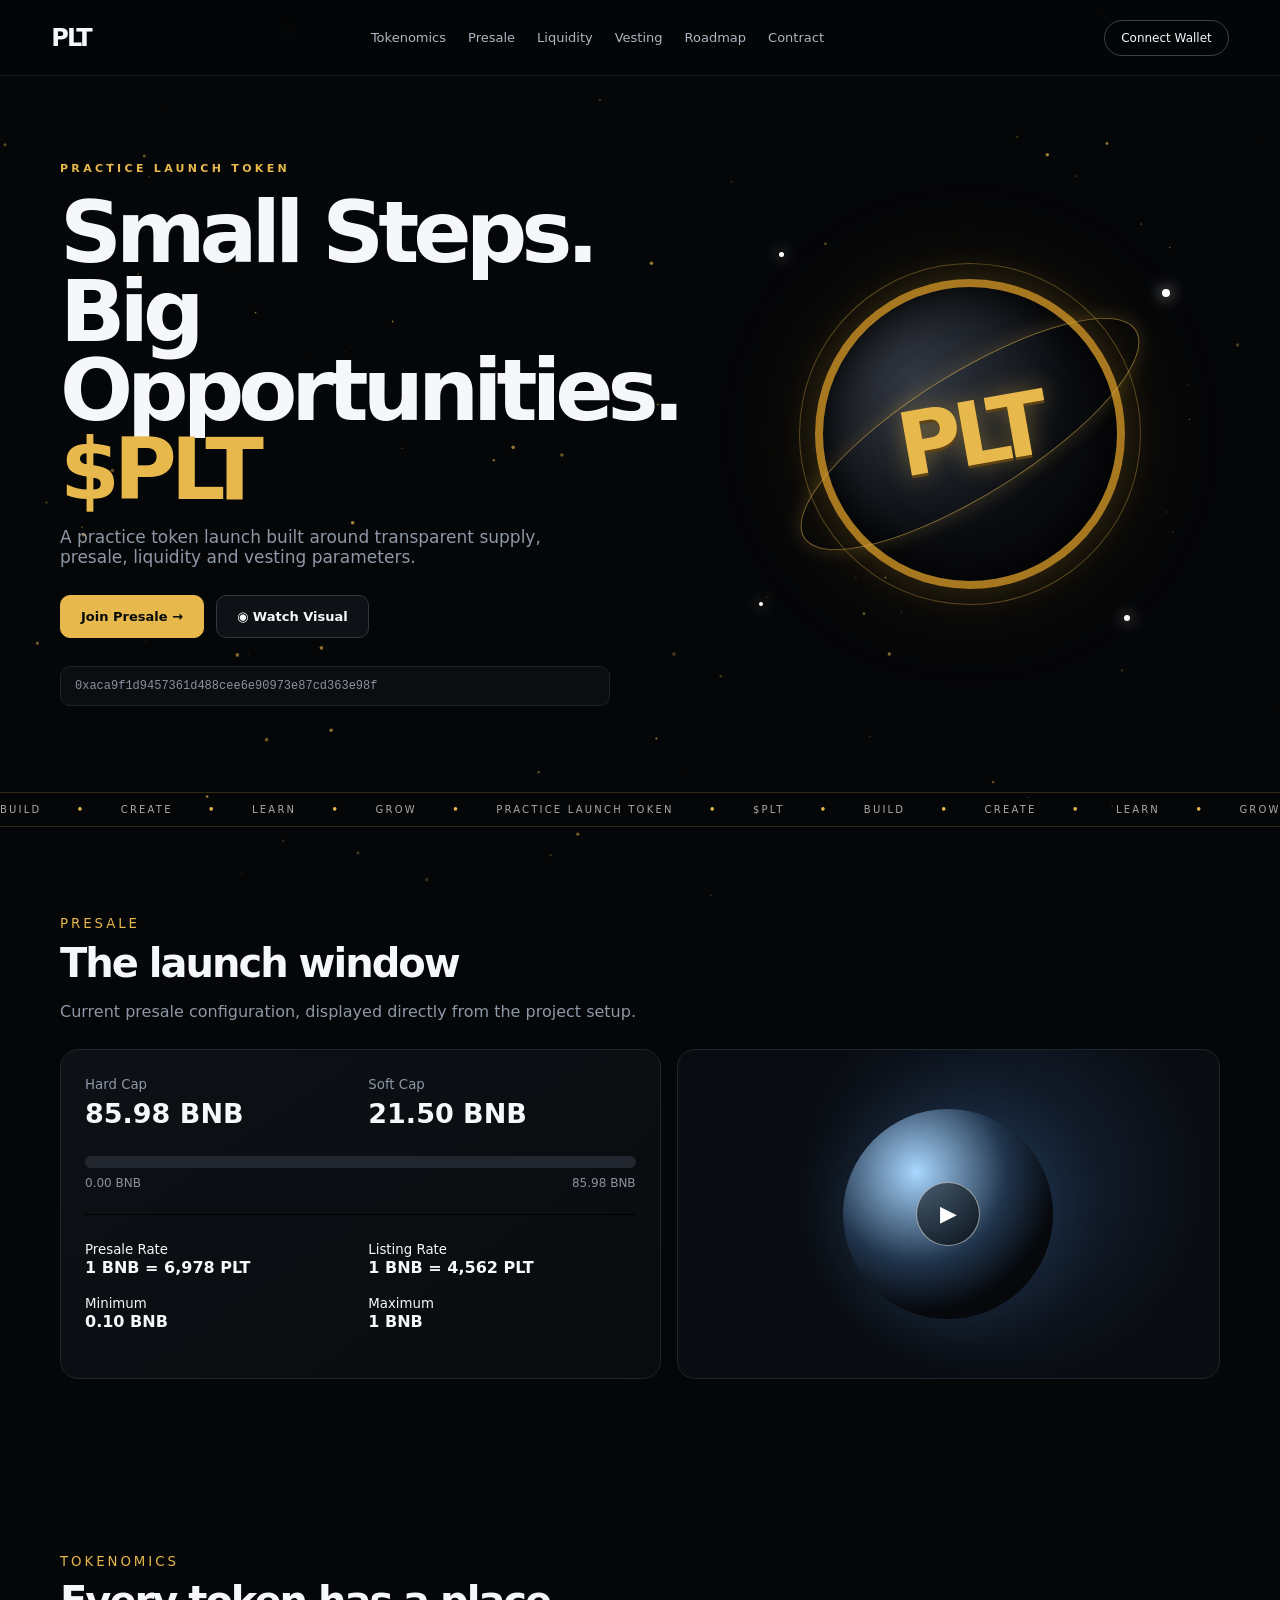
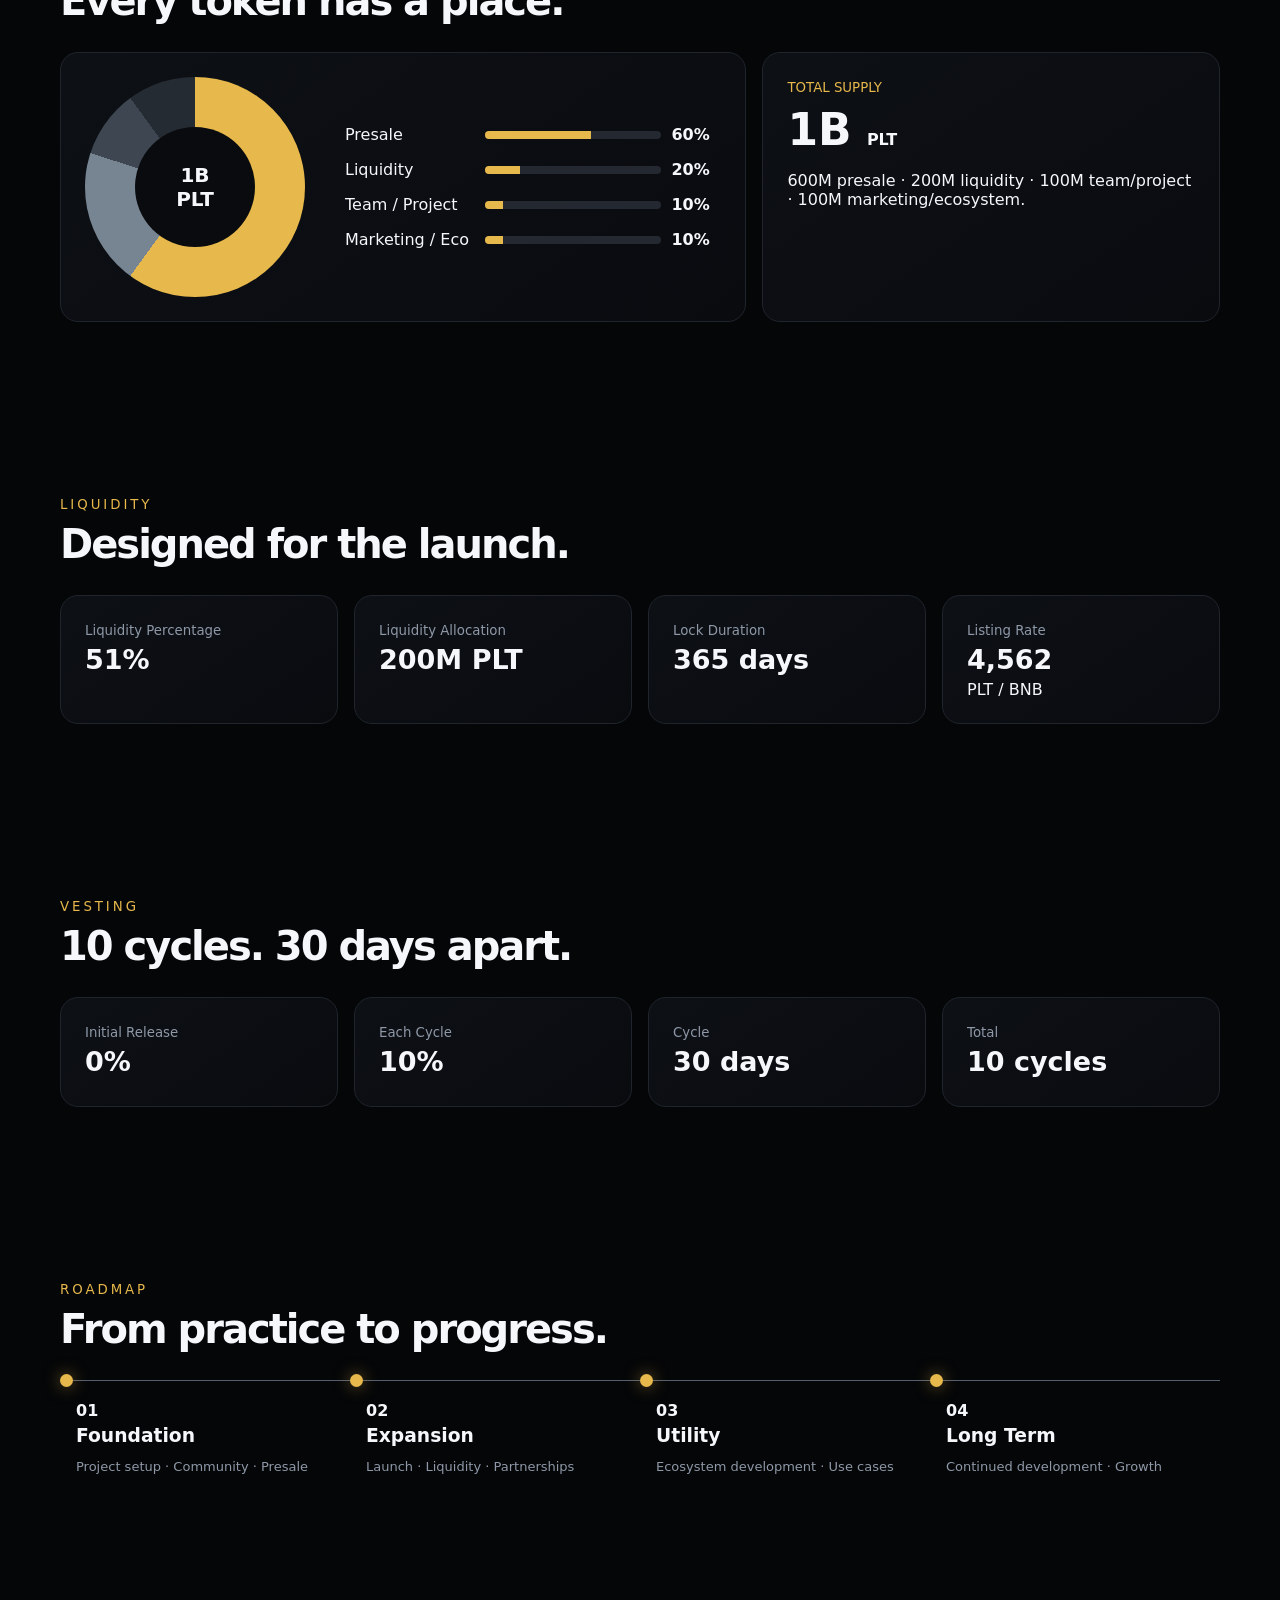
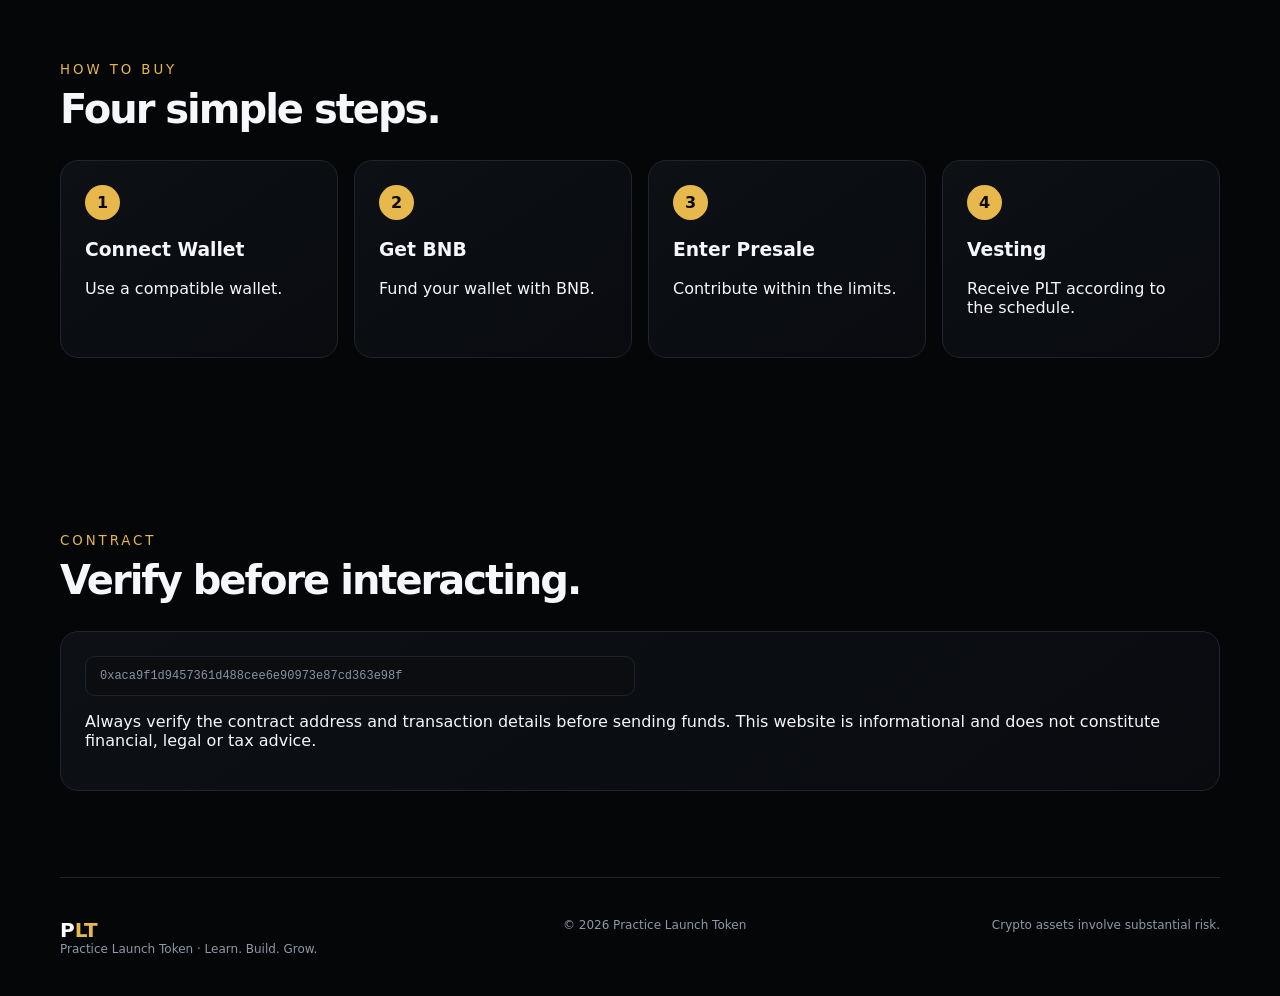
==== index.html @ 7568afe6 "Add files via upload" ====
<!doctype html>
<html lang="en">
<head>
<meta charset="utf-8"><meta name="viewport" content="width=device-width,initial-scale=1">
<title>Practice Launch Token — $PLT</title>
<style>
:root{--bg:#050608;--panel:#0c0f14;--line:#20252d;--text:#f5f7fa;--muted:#8e98a7;--gold:#e7b84b;--cyan:#8ed9ff}
*{box-sizing:border-box}html{scroll-behavior:smooth}body{margin:0;background:var(--bg);color:var(--text);font-family:Inter,ui-sans-serif,system-ui,-apple-system,Segoe UI,sans-serif;overflow-x:hidden}
a{text-decoration:none;color:inherit}.wrap{width:min(1160px,92%);margin:auto}
#particles{position:fixed;inset:0;pointer-events:none;z-index:-1}
header{height:76px;display:flex;align-items:center;justify-content:space-between;border-bottom:1px solid #15191f;background:rgba(5,6,8,.7);backdrop-filter:blur(14px);position:sticky;top:0;z-index:20}
.logo{font-size:24px;font-weight:900;letter-spacing:-.08em}.logo b{color:var(--gold)}
nav{display:flex;gap:22px;color:#aeb6c2;font-size:13px}nav a:hover{color:#fff}.wallet{border:1px solid #3c424c;border-radius:999px;padding:10px 16px;font-size:12px}
.hero{min-height:650px;display:grid;grid-template-columns:1fr 1fr;align-items:center;gap:40px;position:relative}
.eyebrow{font-size:11px;letter-spacing:.3em;color:var(--gold);font-weight:800}.hero h1{font-size:clamp(48px,7vw,86px);line-height:.92;letter-spacing:-.07em;margin:18px 0}.hero h1 span{color:var(--gold)}.hero p{color:var(--muted);max-width:520px;font-size:17px}.actions{display:flex;gap:12px;margin:28px 0;flex-wrap:wrap}.btn{padding:13px 20px;border-radius:10px;border:1px solid #303640;background:#0e1116;font-weight:750;font-size:13px}.btn.primary{background:var(--gold);color:#090a0c;border-color:var(--gold)}.contract{font:12px ui-monospace,SFMono-Regular,monospace;color:#89929f;background:#0b0d11;border:1px solid #1e232b;padding:12px 14px;border-radius:10px;max-width:550px;overflow:hidden;text-overflow:ellipsis}
.coin-stage{height:520px;display:grid;place-items:center;position:relative}.coin{width:310px;height:310px;border-radius:50%;background:radial-gradient(circle at 35% 30%,#333944,#0a0c10 55%,#030405);border:8px solid #a87820;box-shadow:0 0 40px #d7a72c33,0 0 120px #d7a72c1c,inset 0 0 40px #000;display:grid;place-items:center;transform:rotate(-10deg);animation:float 5s ease-in-out infinite}.coin:before{content:"";position:absolute;width:340px;height:340px;border-radius:50%;border:1px solid #e7b84b55}.coin:after{content:"";position:absolute;width:390px;height:120px;border:1px solid #e7b84b88;border-radius:50%;transform:rotate(-22deg);box-shadow:0 0 20px #e7b84b33}.coin strong{font-size:88px;letter-spacing:-.08em;color:#e7b84b;text-shadow:0 3px 0 #5c4214,0 0 25px #e7b84b66}.orb{position:absolute;border-radius:50%;background:#fff;box-shadow:0 0 15px #fff;animation:drift 7s ease-in-out infinite}.o1{width:5px;height:5px;top:15%;left:12%}.o2{width:8px;height:8px;right:10%;top:22%;animation-delay:1s}.o3{width:4px;height:4px;left:8%;bottom:17%;animation-delay:2s}.o4{width:6px;height:6px;right:18%;bottom:14%;animation-delay:3s}
.ticker{border-top:1px solid #8d6d2d55;border-bottom:1px solid #8d6d2d55;overflow:hidden;white-space:nowrap;color:#aaa;font-size:10px;letter-spacing:.22em;padding:11px 0}.ticker span{display:inline-block;animation:scroll 24s linear infinite}.ticker b{color:var(--gold);margin:0 30px}
section{padding:86px 0}.head{margin-bottom:28px}.head small{color:var(--gold);letter-spacing:.22em;text-transform:uppercase}.head h2{font-size:40px;letter-spacing:-.05em;margin:8px 0}.head p{color:var(--muted);max-width:650px}
.grid{display:grid;gap:16px}.stats{grid-template-columns:repeat(4,1fr)}.card{background:linear-gradient(145deg,#0d1015,#090b0f);border:1px solid var(--line);border-radius:18px;padding:24px}.stat small{color:var(--muted)}.stat strong{display:block;font-size:27px;margin:5px 0}.gold{color:var(--gold)}
.presale{grid-template-columns:1.05fr .95fr}.progress{height:12px;border-radius:99px;background:#22262e;overflow:hidden;margin:22px 0 8px}.progress i{display:block;width:0%;height:100%;background:linear-gradient(90deg,var(--gold),#fff0a6);transition:width .7s}.video{min-height:330px;border-radius:18px;overflow:hidden;border:1px solid var(--line);position:relative;background:radial-gradient(circle at 60% 40%,#17263b,#090c11 55%)}.planet{width:210px;height:210px;border-radius:50%;background:radial-gradient(circle at 35% 30%,#a9d7ff,#20344c 45%,#06080c 70%);box-shadow:0 0 70px #66b7ff22;position:absolute;left:50%;top:50%;transform:translate(-50%,-50%);animation:float 6s ease-in-out infinite}.play{position:absolute;left:50%;top:50%;transform:translate(-50%,-50%);width:64px;height:64px;border-radius:50%;border:1px solid #fff8;background:#0008;color:white;font-size:22px;display:grid;place-items:center}
.cols{grid-template-columns:1.2fr .8fr}.donut{width:220px;height:220px;border-radius:50%;background:conic-gradient(var(--gold) 0 60%,#778492 60% 80%,#3d4651 80% 90%,#252b33 90%);display:grid;place-items:center;margin:auto}.donut:after{content:"1B\A PLT";white-space:pre;text-align:center;width:120px;height:120px;border-radius:50%;background:#090b0e;display:grid;place-items:center;font-weight:800;font-size:20px}.alloc{display:grid;grid-template-columns:130px 1fr 50px;align-items:center;gap:10px;margin:16px 0}.bar{height:8px;background:#232831;border-radius:99px;overflow:hidden}.bar i{display:block;height:100%;background:var(--gold)}
.timeline{display:grid;grid-template-columns:repeat(4,1fr);gap:0}.phase{border-top:1px solid #555f6d;padding:20px 16px 0;position:relative}.phase:before{content:"";width:13px;height:13px;border-radius:50%;background:var(--gold);position:absolute;top:-7px;left:0;box-shadow:0 0 16px #e7b84b88}.phase h3{margin:5px 0}.phase p,.phase li{color:var(--muted);font-size:13px}.steps{grid-template-columns:repeat(4,1fr)}.num{color:#0b0b0b;background:var(--gold);width:35px;height:35px;border-radius:50%;display:grid;place-items:center;font-weight:900}.step h3{margin-bottom:5px}.step p{color:var(--muted);font-size:13px}
footer{border-top:1px solid var(--line);padding:40px 0;color:var(--muted);font-size:12px;display:flex;justify-content:space-between;gap:20px;flex-wrap:wrap}
@keyframes float{0%,100%{transform:translateY(0) rotate(-10deg)}50%{transform:translateY(-18px) rotate(-6deg)}}@keyframes drift{0%,100%{transform:translate(0)}50%{transform:translate(14px,-20px)}}@keyframes scroll{to{transform:translateX(-50%)}}
@media(max-width:800px){nav{display:none}.hero{grid-template-columns:1fr;min-height:auto;padding:75px 0}.coin-stage{height:420px}.stats,.presale,.cols,.timeline,.steps{grid-template-columns:1fr 1fr}}@media(max-width:520px){.stats,.presale,.cols,.timeline,.steps{grid-template-columns:1fr}.coin{width:240px;height:240px}.coin strong{font-size:65px}.coin:before{width:265px;height:265px}.coin:after{width:310px}.hero h1{font-size:54px}}
@media(prefers-reduced-motion:reduce){*,*:before,*:after{animation:none!important;scroll-behavior:auto!important}}
</style>
</head>
<body>
<canvas id="particles"></canvas>
<header><div class="wrap" style="display:flex;align-items:center;justify-content:space-between;width:92%"><a class="logo" href="#">P<span>LT</span></a><nav><a href="#tokenomics">Tokenomics</a><a href="#presale">Presale</a><a href="#liquidity">Liquidity</a><a href="#vesting">Vesting</a><a href="#roadmap">Roadmap</a><a href="#contract">Contract</a></nav><a class="wallet" href="#presale">Connect Wallet</a></div></header>
<main>
<section class="wrap hero"><div><div class="eyebrow">PRACTICE LAUNCH TOKEN</div><h1>Small Steps.<br>Big Opportunities.<br><span>$PLT</span></h1><p>A practice token launch built around transparent supply, presale, liquidity and vesting parameters.</p><div class="actions"><a class="btn primary" href="#presale">Join Presale →</a><a class="btn" href="#video">◉ Watch Visual</a></div><div class="contract">0xaca9f1d9457361d488cee6e90973e87cd363e98f</div></div><div class="coin-stage"><i class="orb o1"></i><i class="orb o2"></i><i class="orb o3"></i><i class="orb o4"></i><div class="coin"><strong>PLT</strong></div></div></section>
<div class="ticker"><span>BUILD <b>•</b> CREATE <b>•</b> LEARN <b>•</b> GROW <b>•</b> PRACTICE LAUNCH TOKEN <b>•</b> $PLT <b>•</b> BUILD <b>•</b> CREATE <b>•</b> LEARN <b>•</b> GROW <b>•</b></span></div>
<section id="presale"><div class="wrap"><div class="head"><small>Presale</small><h2>The launch window</h2><p>Current presale configuration, displayed directly from the project setup.</p></div><div class="grid presale"><div class="card"><div class="grid stats" style="grid-template-columns:1fr 1fr"><div class="stat"><small>Hard Cap</small><strong>85.98 BNB</strong></div><div class="stat"><small>Soft Cap</small><strong>21.50 BNB</strong></div></div><div class="progress"><i id="prog"></i></div><div style="display:flex;justify-content:space-between;color:#89929f;font-size:12px"><span id="raised">0.00 BNB</span><span>85.98 BNB</span></div><hr style="border-color:#1d2229;border-width:1px 0 0;margin:24px 0"><div class="grid stats" style="grid-template-columns:1fr 1fr"><div><small>Presale Rate</small><br><b>1 BNB = 6,978 PLT</b></div><div><small>Listing Rate</small><br><b>1 BNB = 4,562 PLT</b></div><div><small>Minimum</small><br><b>0.10 BNB</b></div><div><small>Maximum</small><br><b>1 BNB</b></div></div></div><div id="video" class="video"><div class="planet"></div><button class="play" type="button" aria-label="Play visual">▶</button></div></div></div></section>
<section id="tokenomics"><div class="wrap"><div class="head"><small>Tokenomics</small><h2>Every token has a place.</h2></div><div class="grid cols"><div class="card" style="display:flex;align-items:center;gap:40px;flex-wrap:wrap"><div class="donut"></div><div style="flex:1;min-width:260px"><div class="alloc"><span>Presale</span><div class="bar"><i style="width:60%"></i></div><b>60%</b></div><div class="alloc"><span>Liquidity</span><div class="bar"><i style="width:20%"></i></div><b>20%</b></div><div class="alloc"><span>Team / Project</span><div class="bar"><i style="width:10%"></i></div><b>10%</b></div><div class="alloc"><span>Marketing / Eco</span><div class="bar"><i style="width:10%"></i></div><b>10%</b></div></div></div><div class="card"><small class="gold">TOTAL SUPPLY</small><h2 style="font-size:44px;margin:8px 0">1B <span class="muted" style="font-size:16px">PLT</span></h2><p class="muted">600M presale · 200M liquidity · 100M team/project · 100M marketing/ecosystem.</p></div></div></div></section>
<section id="liquidity"><div class="wrap"><div class="head"><small>Liquidity</small><h2>Designed for the launch.</h2></div><div class="grid stats"><div class="card stat"><small>Liquidity Percentage</small><strong>51%</strong></div><div class="card stat"><small>Liquidity Allocation</small><strong>200M PLT</strong></div><div class="card stat"><small>Lock Duration</small><strong>365 days</strong></div><div class="card stat"><small>Listing Rate</small><strong>4,562</strong><span class="muted">PLT / BNB</span></div></div></div></section>
<section id="vesting"><div class="wrap"><div class="head"><small>Vesting</small><h2>10 cycles. 30 days apart.</h2></div><div class="grid stats"><div class="card stat"><small>Initial Release</small><strong>0%</strong></div><div class="card stat"><small>Each Cycle</small><strong>10%</strong></div><div class="card stat"><small>Cycle</small><strong>30 days</strong></div><div class="card stat"><small>Total</small><strong>10 cycles</strong></div></div></div></section>
<section id="roadmap"><div class="wrap"><div class="head"><small>Roadmap</small><h2>From practice to progress.</h2></div><div class="timeline"><div class="phase"><b>01</b><h3>Foundation</h3><p>Project setup · Community · Presale</p></div><div class="phase"><b>02</b><h3>Expansion</h3><p>Launch · Liquidity · Partnerships</p></div><div class="phase"><b>03</b><h3>Utility</h3><p>Ecosystem development · Use cases</p></div><div class="phase"><b>04</b><h3>Long Term</h3><p>Continued development · Growth</p></div></div></div></section>
<section><div class="wrap"><div class="head"><small>How to Buy</small><h2>Four simple steps.</h2></div><div class="grid steps"><div class="card"><div class="num">1</div><h3>Connect Wallet</h3><p>Use a compatible wallet.</p></div><div class="card"><div class="num">2</div><h3>Get BNB</h3><p>Fund your wallet with BNB.</p></div><div class="card"><div class="num">3</div><h3>Enter Presale</h3><p>Contribute within the limits.</p></div><div class="card"><div class="num">4</div><h3>Vesting</h3><p>Receive PLT according to the schedule.</p></div></div></div></section>
<section id="contract"><div class="wrap"><div class="head"><small>Contract</small><h2>Verify before interacting.</h2></div><div class="card"><div class="contract">0xaca9f1d9457361d488cee6e90973e87cd363e98f</div><p class="muted">Always verify the contract address and transaction details before sending funds. This website is informational and does not constitute financial, legal or tax advice.</p></div></div></section>
</main>
<footer class="wrap"><div><b style="color:#fff;font-size:20px">P<span style="color:var(--gold)">LT</span></b><br>Practice Launch Token · Learn. Build. Grow.</div><div>© 2026 Practice Launch Token</div><div>Crypto assets involve substantial risk.</div></footer>
<script>
const c=document.getElementById('particles'),x=c.getContext('2d');let ps=[];
function resize(){c.width=innerWidth;c.height=innerHeight}function seed(){ps=Array.from({length:90},()=>({x:Math.random()*c.width,y:Math.random()*c.height,r:Math.random()*1.6+.3,v:Math.random()*.22+.04,a:Math.random()*.55+.15}))}
function draw(){x.clearRect(0,0,c.width,c.height);for(const p of ps){p.y-=p.v;if(p.y<0)p.y=c.height;x.beginPath();x.arc(p.x,p.y,p.r,0,Math.PI*2);x.fillStyle=`rgba(231,184,75,${p.a})`;x.fill()}requestAnimationFrame(draw)}
addEventListener('resize',()=>{resize();seed()});resize();seed();draw();
document.querySelector('.play').addEventListener('click',e=>{e.currentTarget.textContent=e.currentTarget.textContent==='▶'?'Ⅱ':'▶';});
let target=0;const prog=document.getElementById('prog'),raised=document.getElementById('raised');function animateRaise(){target=0;let v=0;const t=setInterval(()=>{v+=.18;if(v>=target){v=target;clearInterval(t)}prog.style.width=(v/85.98*100)+'%';raised.textContent=v.toFixed(2)+' BNB'},30)}animateRaise();
</script>
</body></html>
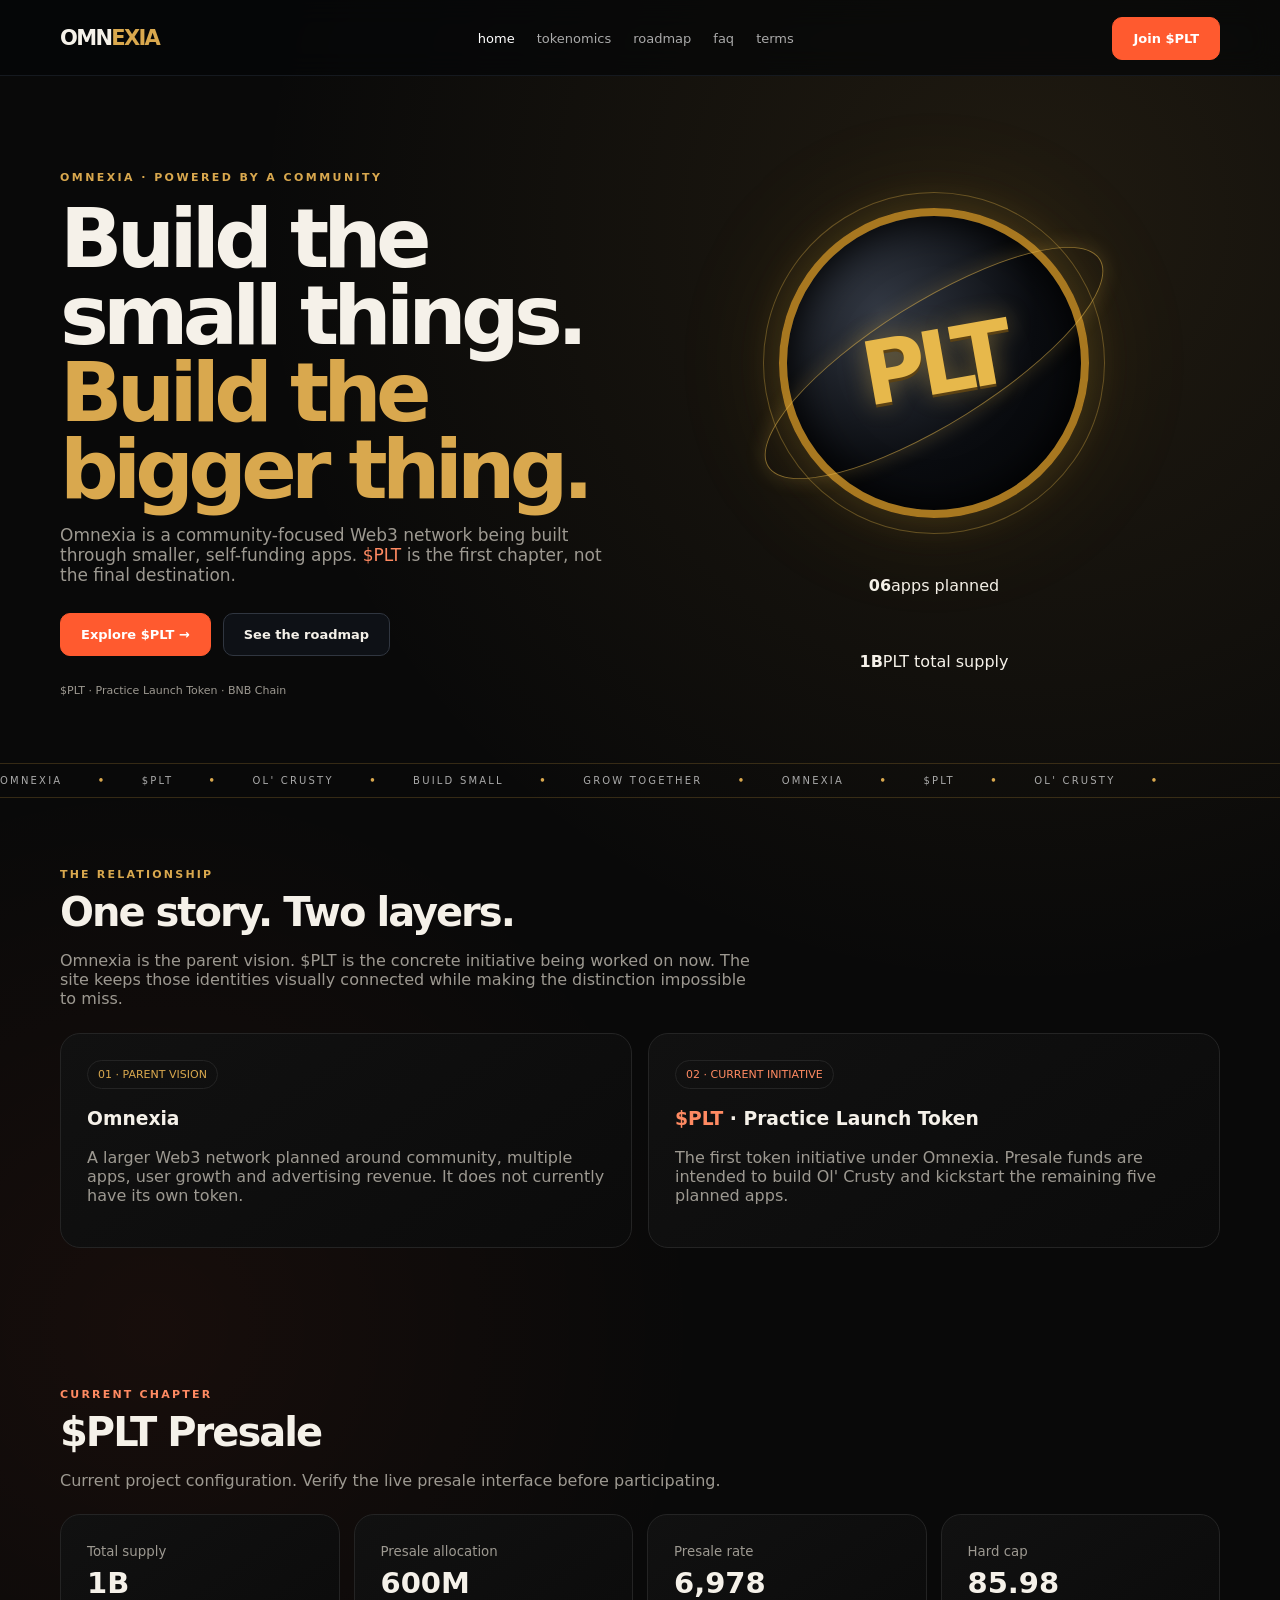
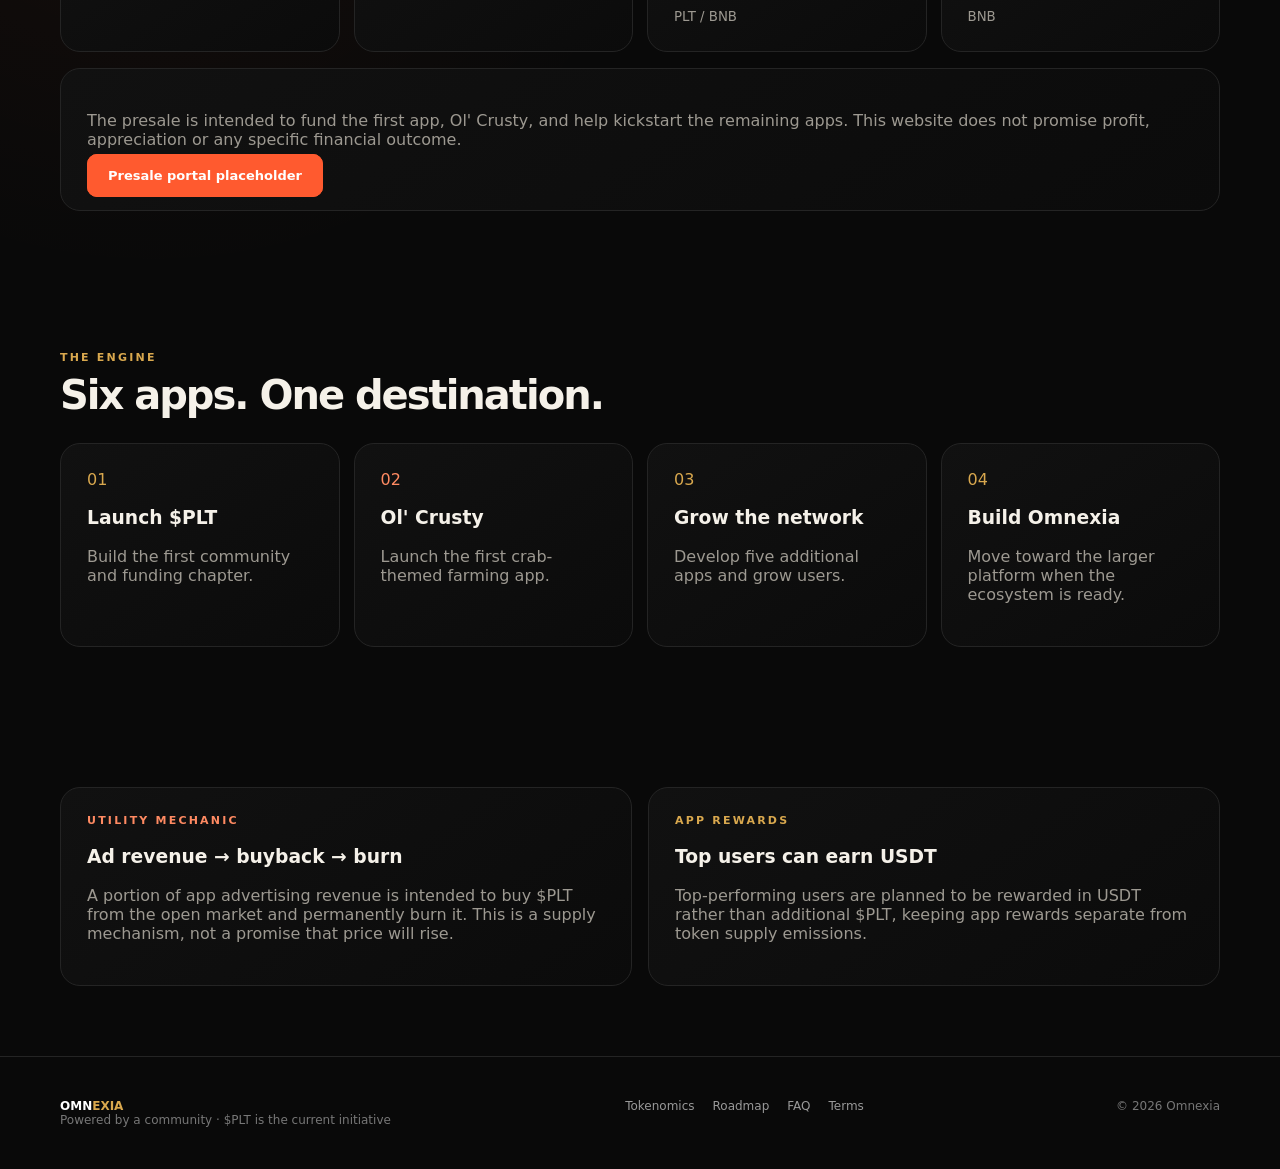
==== commit 89035be7: "Add files via upload" ====
--- a/index.html
+++ b/index.html
@@ -1,52 +1 @@
-<!doctype html>
-<html lang="en">
-<head>
-<meta charset="utf-8"><meta name="viewport" content="width=device-width,initial-scale=1">
-<title>Practice Launch Token — $PLT</title>
-<style>
-:root{--bg:#050608;--panel:#0c0f14;--line:#20252d;--text:#f5f7fa;--muted:#8e98a7;--gold:#e7b84b;--cyan:#8ed9ff}
-*{box-sizing:border-box}html{scroll-behavior:smooth}body{margin:0;background:var(--bg);color:var(--text);font-family:Inter,ui-sans-serif,system-ui,-apple-system,Segoe UI,sans-serif;overflow-x:hidden}
-a{text-decoration:none;color:inherit}.wrap{width:min(1160px,92%);margin:auto}
-#particles{position:fixed;inset:0;pointer-events:none;z-index:-1}
-header{height:76px;display:flex;align-items:center;justify-content:space-between;border-bottom:1px solid #15191f;background:rgba(5,6,8,.7);backdrop-filter:blur(14px);position:sticky;top:0;z-index:20}
-.logo{font-size:24px;font-weight:900;letter-spacing:-.08em}.logo b{color:var(--gold)}
-nav{display:flex;gap:22px;color:#aeb6c2;font-size:13px}nav a:hover{color:#fff}.wallet{border:1px solid #3c424c;border-radius:999px;padding:10px 16px;font-size:12px}
-.hero{min-height:650px;display:grid;grid-template-columns:1fr 1fr;align-items:center;gap:40px;position:relative}
-.eyebrow{font-size:11px;letter-spacing:.3em;color:var(--gold);font-weight:800}.hero h1{font-size:clamp(48px,7vw,86px);line-height:.92;letter-spacing:-.07em;margin:18px 0}.hero h1 span{color:var(--gold)}.hero p{color:var(--muted);max-width:520px;font-size:17px}.actions{display:flex;gap:12px;margin:28px 0;flex-wrap:wrap}.btn{padding:13px 20px;border-radius:10px;border:1px solid #303640;background:#0e1116;font-weight:750;font-size:13px}.btn.primary{background:var(--gold);color:#090a0c;border-color:var(--gold)}.contract{font:12px ui-monospace,SFMono-Regular,monospace;color:#89929f;background:#0b0d11;border:1px solid #1e232b;padding:12px 14px;border-radius:10px;max-width:550px;overflow:hidden;text-overflow:ellipsis}
-.coin-stage{height:520px;display:grid;place-items:center;position:relative}.coin{width:310px;height:310px;border-radius:50%;background:radial-gradient(circle at 35% 30%,#333944,#0a0c10 55%,#030405);border:8px solid #a87820;box-shadow:0 0 40px #d7a72c33,0 0 120px #d7a72c1c,inset 0 0 40px #000;display:grid;place-items:center;transform:rotate(-10deg);animation:float 5s ease-in-out infinite}.coin:before{content:"";position:absolute;width:340px;height:340px;border-radius:50%;border:1px solid #e7b84b55}.coin:after{content:"";position:absolute;width:390px;height:120px;border:1px solid #e7b84b88;border-radius:50%;transform:rotate(-22deg);box-shadow:0 0 20px #e7b84b33}.coin strong{font-size:88px;letter-spacing:-.08em;color:#e7b84b;text-shadow:0 3px 0 #5c4214,0 0 25px #e7b84b66}.orb{position:absolute;border-radius:50%;background:#fff;box-shadow:0 0 15px #fff;animation:drift 7s ease-in-out infinite}.o1{width:5px;height:5px;top:15%;left:12%}.o2{width:8px;height:8px;right:10%;top:22%;animation-delay:1s}.o3{width:4px;height:4px;left:8%;bottom:17%;animation-delay:2s}.o4{width:6px;height:6px;right:18%;bottom:14%;animation-delay:3s}
-.ticker{border-top:1px solid #8d6d2d55;border-bottom:1px solid #8d6d2d55;overflow:hidden;white-space:nowrap;color:#aaa;font-size:10px;letter-spacing:.22em;padding:11px 0}.ticker span{display:inline-block;animation:scroll 24s linear infinite}.ticker b{color:var(--gold);margin:0 30px}
-section{padding:86px 0}.head{margin-bottom:28px}.head small{color:var(--gold);letter-spacing:.22em;text-transform:uppercase}.head h2{font-size:40px;letter-spacing:-.05em;margin:8px 0}.head p{color:var(--muted);max-width:650px}
-.grid{display:grid;gap:16px}.stats{grid-template-columns:repeat(4,1fr)}.card{background:linear-gradient(145deg,#0d1015,#090b0f);border:1px solid var(--line);border-radius:18px;padding:24px}.stat small{color:var(--muted)}.stat strong{display:block;font-size:27px;margin:5px 0}.gold{color:var(--gold)}
-.presale{grid-template-columns:1.05fr .95fr}.progress{height:12px;border-radius:99px;background:#22262e;overflow:hidden;margin:22px 0 8px}.progress i{display:block;width:0%;height:100%;background:linear-gradient(90deg,var(--gold),#fff0a6);transition:width .7s}.video{min-height:330px;border-radius:18px;overflow:hidden;border:1px solid var(--line);position:relative;background:radial-gradient(circle at 60% 40%,#17263b,#090c11 55%)}.planet{width:210px;height:210px;border-radius:50%;background:radial-gradient(circle at 35% 30%,#a9d7ff,#20344c 45%,#06080c 70%);box-shadow:0 0 70px #66b7ff22;position:absolute;left:50%;top:50%;transform:translate(-50%,-50%);animation:float 6s ease-in-out infinite}.play{position:absolute;left:50%;top:50%;transform:translate(-50%,-50%);width:64px;height:64px;border-radius:50%;border:1px solid #fff8;background:#0008;color:white;font-size:22px;display:grid;place-items:center}
-.cols{grid-template-columns:1.2fr .8fr}.donut{width:220px;height:220px;border-radius:50%;background:conic-gradient(var(--gold) 0 60%,#778492 60% 80%,#3d4651 80% 90%,#252b33 90%);display:grid;place-items:center;margin:auto}.donut:after{content:"1B\A PLT";white-space:pre;text-align:center;width:120px;height:120px;border-radius:50%;background:#090b0e;display:grid;place-items:center;font-weight:800;font-size:20px}.alloc{display:grid;grid-template-columns:130px 1fr 50px;align-items:center;gap:10px;margin:16px 0}.bar{height:8px;background:#232831;border-radius:99px;overflow:hidden}.bar i{display:block;height:100%;background:var(--gold)}
-.timeline{display:grid;grid-template-columns:repeat(4,1fr);gap:0}.phase{border-top:1px solid #555f6d;padding:20px 16px 0;position:relative}.phase:before{content:"";width:13px;height:13px;border-radius:50%;background:var(--gold);position:absolute;top:-7px;left:0;box-shadow:0 0 16px #e7b84b88}.phase h3{margin:5px 0}.phase p,.phase li{color:var(--muted);font-size:13px}.steps{grid-template-columns:repeat(4,1fr)}.num{color:#0b0b0b;background:var(--gold);width:35px;height:35px;border-radius:50%;display:grid;place-items:center;font-weight:900}.step h3{margin-bottom:5px}.step p{color:var(--muted);font-size:13px}
-footer{border-top:1px solid var(--line);padding:40px 0;color:var(--muted);font-size:12px;display:flex;justify-content:space-between;gap:20px;flex-wrap:wrap}
-@keyframes float{0%,100%{transform:translateY(0) rotate(-10deg)}50%{transform:translateY(-18px) rotate(-6deg)}}@keyframes drift{0%,100%{transform:translate(0)}50%{transform:translate(14px,-20px)}}@keyframes scroll{to{transform:translateX(-50%)}}
-@media(max-width:800px){nav{display:none}.hero{grid-template-columns:1fr;min-height:auto;padding:75px 0}.coin-stage{height:420px}.stats,.presale,.cols,.timeline,.steps{grid-template-columns:1fr 1fr}}@media(max-width:520px){.stats,.presale,.cols,.timeline,.steps{grid-template-columns:1fr}.coin{width:240px;height:240px}.coin strong{font-size:65px}.coin:before{width:265px;height:265px}.coin:after{width:310px}.hero h1{font-size:54px}}
-@media(prefers-reduced-motion:reduce){*,*:before,*:after{animation:none!important;scroll-behavior:auto!important}}
-</style>
-</head>
-<body>
-<canvas id="particles"></canvas>
-<header><div class="wrap" style="display:flex;align-items:center;justify-content:space-between;width:92%"><a class="logo" href="#">P<span>LT</span></a><nav><a href="#tokenomics">Tokenomics</a><a href="#presale">Presale</a><a href="#liquidity">Liquidity</a><a href="#vesting">Vesting</a><a href="#roadmap">Roadmap</a><a href="#contract">Contract</a></nav><a class="wallet" href="#presale">Connect Wallet</a></div></header>
-<main>
-<section class="wrap hero"><div><div class="eyebrow">PRACTICE LAUNCH TOKEN</div><h1>Small Steps.<br>Big Opportunities.<br><span>$PLT</span></h1><p>A practice token launch built around transparent supply, presale, liquidity and vesting parameters.</p><div class="actions"><a class="btn primary" href="#presale">Join Presale →</a><a class="btn" href="#video">◉ Watch Visual</a></div><div class="contract">0xaca9f1d9457361d488cee6e90973e87cd363e98f</div></div><div class="coin-stage"><i class="orb o1"></i><i class="orb o2"></i><i class="orb o3"></i><i class="orb o4"></i><div class="coin"><strong>PLT</strong></div></div></section>
-<div class="ticker"><span>BUILD <b>•</b> CREATE <b>•</b> LEARN <b>•</b> GROW <b>•</b> PRACTICE LAUNCH TOKEN <b>•</b> $PLT <b>•</b> BUILD <b>•</b> CREATE <b>•</b> LEARN <b>•</b> GROW <b>•</b></span></div>
-<section id="presale"><div class="wrap"><div class="head"><small>Presale</small><h2>The launch window</h2><p>Current presale configuration, displayed directly from the project setup.</p></div><div class="grid presale"><div class="card"><div class="grid stats" style="grid-template-columns:1fr 1fr"><div class="stat"><small>Hard Cap</small><strong>85.98 BNB</strong></div><div class="stat"><small>Soft Cap</small><strong>21.50 BNB</strong></div></div><div class="progress"><i id="prog"></i></div><div style="display:flex;justify-content:space-between;color:#89929f;font-size:12px"><span id="raised">0.00 BNB</span><span>85.98 BNB</span></div><hr style="border-color:#1d2229;border-width:1px 0 0;margin:24px 0"><div class="grid stats" style="grid-template-columns:1fr 1fr"><div><small>Presale Rate</small><br><b>1 BNB = 6,978 PLT</b></div><div><small>Listing Rate</small><br><b>1 BNB = 4,562 PLT</b></div><div><small>Minimum</small><br><b>0.10 BNB</b></div><div><small>Maximum</small><br><b>1 BNB</b></div></div></div><div id="video" class="video"><div class="planet"></div><button class="play" type="button" aria-label="Play visual">▶</button></div></div></div></section>
-<section id="tokenomics"><div class="wrap"><div class="head"><small>Tokenomics</small><h2>Every token has a place.</h2></div><div class="grid cols"><div class="card" style="display:flex;align-items:center;gap:40px;flex-wrap:wrap"><div class="donut"></div><div style="flex:1;min-width:260px"><div class="alloc"><span>Presale</span><div class="bar"><i style="width:60%"></i></div><b>60%</b></div><div class="alloc"><span>Liquidity</span><div class="bar"><i style="width:20%"></i></div><b>20%</b></div><div class="alloc"><span>Team / Project</span><div class="bar"><i style="width:10%"></i></div><b>10%</b></div><div class="alloc"><span>Marketing / Eco</span><div class="bar"><i style="width:10%"></i></div><b>10%</b></div></div></div><div class="card"><small class="gold">TOTAL SUPPLY</small><h2 style="font-size:44px;margin:8px 0">1B <span class="muted" style="font-size:16px">PLT</span></h2><p class="muted">600M presale · 200M liquidity · 100M team/project · 100M marketing/ecosystem.</p></div></div></div></section>
-<section id="liquidity"><div class="wrap"><div class="head"><small>Liquidity</small><h2>Designed for the launch.</h2></div><div class="grid stats"><div class="card stat"><small>Liquidity Percentage</small><strong>51%</strong></div><div class="card stat"><small>Liquidity Allocation</small><strong>200M PLT</strong></div><div class="card stat"><small>Lock Duration</small><strong>365 days</strong></div><div class="card stat"><small>Listing Rate</small><strong>4,562</strong><span class="muted">PLT / BNB</span></div></div></div></section>
-<section id="vesting"><div class="wrap"><div class="head"><small>Vesting</small><h2>10 cycles. 30 days apart.</h2></div><div class="grid stats"><div class="card stat"><small>Initial Release</small><strong>0%</strong></div><div class="card stat"><small>Each Cycle</small><strong>10%</strong></div><div class="card stat"><small>Cycle</small><strong>30 days</strong></div><div class="card stat"><small>Total</small><strong>10 cycles</strong></div></div></div></section>
-<section id="roadmap"><div class="wrap"><div class="head"><small>Roadmap</small><h2>From practice to progress.</h2></div><div class="timeline"><div class="phase"><b>01</b><h3>Foundation</h3><p>Project setup · Community · Presale</p></div><div class="phase"><b>02</b><h3>Expansion</h3><p>Launch · Liquidity · Partnerships</p></div><div class="phase"><b>03</b><h3>Utility</h3><p>Ecosystem development · Use cases</p></div><div class="phase"><b>04</b><h3>Long Term</h3><p>Continued development · Growth</p></div></div></div></section>
-<section><div class="wrap"><div class="head"><small>How to Buy</small><h2>Four simple steps.</h2></div><div class="grid steps"><div class="card"><div class="num">1</div><h3>Connect Wallet</h3><p>Use a compatible wallet.</p></div><div class="card"><div class="num">2</div><h3>Get BNB</h3><p>Fund your wallet with BNB.</p></div><div class="card"><div class="num">3</div><h3>Enter Presale</h3><p>Contribute within the limits.</p></div><div class="card"><div class="num">4</div><h3>Vesting</h3><p>Receive PLT according to the schedule.</p></div></div></div></section>
-<section id="contract"><div class="wrap"><div class="head"><small>Contract</small><h2>Verify before interacting.</h2></div><div class="card"><div class="contract">0xaca9f1d9457361d488cee6e90973e87cd363e98f</div><p class="muted">Always verify the contract address and transaction details before sending funds. This website is informational and does not constitute financial, legal or tax advice.</p></div></div></section>
-</main>
-<footer class="wrap"><div><b style="color:#fff;font-size:20px">P<span style="color:var(--gold)">LT</span></b><br>Practice Launch Token · Learn. Build. Grow.</div><div>© 2026 Practice Launch Token</div><div>Crypto assets involve substantial risk.</div></footer>
-<script>
-const c=document.getElementById('particles'),x=c.getContext('2d');let ps=[];
-function resize(){c.width=innerWidth;c.height=innerHeight}function seed(){ps=Array.from({length:90},()=>({x:Math.random()*c.width,y:Math.random()*c.height,r:Math.random()*1.6+.3,v:Math.random()*.22+.04,a:Math.random()*.55+.15}))}
-function draw(){x.clearRect(0,0,c.width,c.height);for(const p of ps){p.y-=p.v;if(p.y<0)p.y=c.height;x.beginPath();x.arc(p.x,p.y,p.r,0,Math.PI*2);x.fillStyle=`rgba(231,184,75,${p.a})`;x.fill()}requestAnimationFrame(draw)}
-addEventListener('resize',()=>{resize();seed()});resize();seed();draw();
-document.querySelector('.play').addEventListener('click',e=>{e.currentTarget.textContent=e.currentTarget.textContent==='▶'?'Ⅱ':'▶';});
-let target=0;const prog=document.getElementById('prog'),raised=document.getElementById('raised');function animateRaise(){target=0;let v=0;const t=setInterval(()=>{v+=.18;if(v>=target){v=target;clearInterval(t)}prog.style.width=(v/85.98*100)+'%';raised.textContent=v.toFixed(2)+' BNB'},30)}animateRaise();
-</script>
-</body></html>+<!doctype html><html lang="en"><head><meta charset="utf-8"><meta name="viewport" content="width=device-width,initial-scale=1"><title>Home | Omnexia</title><meta name="description" content="Omnexia and Practice Launch Token ($PLT)"><link rel="stylesheet" href="style.css"></head><body><header><div class="site-nav"><a class="nav-brand" href="index.html">OMN<span>EXIA</span></a><nav><a class="active" href="index.html">home</a><a class="" href="tokenomics.html">tokenomics</a><a class="" href="roadmap.html">roadmap</a><a class="" href="faq.html">faq</a><a class="" href="terms.html">terms</a></nav><a class="btn cta" href="index.html#presale">Join $PLT</a><button class="nav-menu" aria-label="Open menu">☰</button></div></header><main><section class="page page-hero"><div class="grid2" style="align-items:center"><div><div class="eyebrow">OMNEXIA · POWERED BY A COMMUNITY</div><h1>Build the small things. <span class="gold">Build the bigger thing.</span></h1><p>Omnexia is a community-focused Web3 network being built through smaller, self-funding apps. <span class="plt">$PLT</span> is the first chapter, not the final destination.</p><div class="actions"><a class="btn cta" href="#presale">Explore $PLT →</a><a class="btn" href="roadmap.html">See the roadmap</a></div><p class="muted" style="font-size:11px">$PLT · Practice Launch Token · BNB Chain</p></div><div class="coin-stage"><div class="coin"><strong>PLT</strong></div><div class="float-card fc1"><strong>06</strong><span>apps planned</span></div><div class="float-card fc2"><strong>1B</strong><span>PLT total supply</span></div></div></div></section><div class="ticker"><span>OMNEXIA <b>•</b> $PLT <b>•</b> OL' CRUSTY <b>•</b> BUILD SMALL <b>•</b> GROW TOGETHER <b>•</b> OMNEXIA <b>•</b> $PLT <b>•</b> OL' CRUSTY <b>•</b></span></div><section class="page section"><div class="kicker">The relationship</div><h2>One story. Two layers.</h2><p class="muted" style="max-width:700px">Omnexia is the parent vision. $PLT is the concrete initiative being worked on now. The site keeps those identities visually connected while making the distinction impossible to miss.</p><div class="grid2" style="margin-top:25px"><article class="card"><span class="pill gold">01 · PARENT VISION</span><h3>Omnexia</h3><p class="muted">A larger Web3 network planned around community, multiple apps, user growth and advertising revenue. It does not currently have its own token.</p></article><article class="card"><span class="pill plt">02 · CURRENT INITIATIVE</span><h3><span class="plt">$PLT</span> · Practice Launch Token</h3><p class="muted">The first token initiative under Omnexia. Presale funds are intended to build Ol' Crusty and kickstart the remaining five planned apps.</p></article></div></section><section id="presale" class="page section"><div class="kicker plt">Current chapter</div><h2>$PLT Presale</h2><p class="muted">Current project configuration. Verify the live presale interface before participating.</p><div class="grid4" style="margin-top:24px"><div class="card stat"><small>Total supply</small><strong>1B</strong></div><div class="card stat"><small>Presale allocation</small><strong>600M</strong></div><div class="card stat"><small>Presale rate</small><strong>6,978</strong><small>PLT / BNB</small></div><div class="card stat"><small>Hard cap</small><strong>85.98</strong><small>BNB</small></div></div><div class="card" style="margin-top:16px"><p class="muted">The presale is intended to fund the first app, Ol' Crusty, and help kickstart the remaining apps. This website does not promise profit, appreciation or any specific financial outcome.</p><a class="btn cta" href="#" onclick="return false">Presale portal placeholder</a></div></section><section class="page section"><div class="kicker">The engine</div><h2>Six apps. One destination.</h2><div class="grid4" style="margin-top:25px"><div class="card"><span class="gold">01</span><h3>Launch $PLT</h3><p class="muted">Build the first community and funding chapter.</p></div><div class="card"><span class="plt">02</span><h3>Ol' Crusty</h3><p class="muted">Launch the first crab-themed farming app.</p></div><div class="card"><span class="gold">03</span><h3>Grow the network</h3><p class="muted">Develop five additional apps and grow users.</p></div><div class="card"><span class="gold">04</span><h3>Build Omnexia</h3><p class="muted">Move toward the larger platform when the ecosystem is ready.</p></div></div></section><section class="page section"><div class="grid2"><div class="card"><div class="kicker plt">Utility mechanic</div><h3>Ad revenue → buyback → burn</h3><p class="muted">A portion of app advertising revenue is intended to buy $PLT from the open market and permanently burn it. This is a supply mechanism, not a promise that price will rise.</p></div><div class="card"><div class="kicker">App rewards</div><h3>Top users can earn USDT</h3><p class="muted">Top-performing users are planned to be rewarded in USDT rather than additional $PLT, keeping app rewards separate from token supply emissions.</p></div></div></section></main><footer class="footer"><div class="footer-in"><div><b style="color:#fff">OMN<span style="color:var(--gold)">EXIA</span></b><br><span>Powered by a community · $PLT is the current initiative</span></div><div><a href="tokenomics.html">Tokenomics</a><a href="roadmap.html">Roadmap</a><a href="faq.html">FAQ</a><a href="terms.html">Terms</a></div><div>© 2026 Omnexia</div></div></footer><script src="script.js"></script></body></html>
--- a/style.css
+++ b/style.css
@@ -0,0 +1,27 @@
+
+:root{--bg:#050608;--panel:#0c0f14;--line:#20252d;--text:#f5f7fa;--muted:#8e98a7;--gold:#e7b84b;--cyan:#8ed9ff}
+*{box-sizing:border-box}html{scroll-behavior:smooth}body{margin:0;background:var(--bg);color:var(--text);font-family:Inter,ui-sans-serif,system-ui,-apple-system,Segoe UI,sans-serif;overflow-x:hidden}
+a{text-decoration:none;color:inherit}.wrap{width:min(1160px,92%);margin:auto}
+#particles{position:fixed;inset:0;pointer-events:none;z-index:-1}
+header{height:76px;display:flex;align-items:center;justify-content:space-between;border-bottom:1px solid #15191f;background:rgba(5,6,8,.7);backdrop-filter:blur(14px);position:sticky;top:0;z-index:20}
+.logo{font-size:24px;font-weight:900;letter-spacing:-.08em}.logo b{color:var(--gold)}
+nav{display:flex;gap:22px;color:#aeb6c2;font-size:13px}nav a:hover{color:#fff}.wallet{border:1px solid #3c424c;border-radius:999px;padding:10px 16px;font-size:12px}
+.hero{min-height:650px;display:grid;grid-template-columns:1fr 1fr;align-items:center;gap:40px;position:relative}
+.eyebrow{font-size:11px;letter-spacing:.3em;color:var(--gold);font-weight:800}.hero h1{font-size:clamp(48px,7vw,86px);line-height:.92;letter-spacing:-.07em;margin:18px 0}.hero h1 span{color:var(--gold)}.hero p{color:var(--muted);max-width:520px;font-size:17px}.actions{display:flex;gap:12px;margin:28px 0;flex-wrap:wrap}.btn{padding:13px 20px;border-radius:10px;border:1px solid #303640;background:#0e1116;font-weight:750;font-size:13px}.btn.primary{background:var(--gold);color:#090a0c;border-color:var(--gold)}.contract{font:12px ui-monospace,SFMono-Regular,monospace;color:#89929f;background:#0b0d11;border:1px solid #1e232b;padding:12px 14px;border-radius:10px;max-width:550px;overflow:hidden;text-overflow:ellipsis}
+.coin-stage{height:520px;display:grid;place-items:center;position:relative}.coin{width:310px;height:310px;border-radius:50%;background:radial-gradient(circle at 35% 30%,#333944,#0a0c10 55%,#030405);border:8px solid #a87820;box-shadow:0 0 40px #d7a72c33,0 0 120px #d7a72c1c,inset 0 0 40px #000;display:grid;place-items:center;transform:rotate(-10deg);animation:float 5s ease-in-out infinite}.coin:before{content:"";position:absolute;width:340px;height:340px;border-radius:50%;border:1px solid #e7b84b55}.coin:after{content:"";position:absolute;width:390px;height:120px;border:1px solid #e7b84b88;border-radius:50%;transform:rotate(-22deg);box-shadow:0 0 20px #e7b84b33}.coin strong{font-size:88px;letter-spacing:-.08em;color:#e7b84b;text-shadow:0 3px 0 #5c4214,0 0 25px #e7b84b66}.orb{position:absolute;border-radius:50%;background:#fff;box-shadow:0 0 15px #fff;animation:drift 7s ease-in-out infinite}.o1{width:5px;height:5px;top:15%;left:12%}.o2{width:8px;height:8px;right:10%;top:22%;animation-delay:1s}.o3{width:4px;height:4px;left:8%;bottom:17%;animation-delay:2s}.o4{width:6px;height:6px;right:18%;bottom:14%;animation-delay:3s}
+.ticker{border-top:1px solid #8d6d2d55;border-bottom:1px solid #8d6d2d55;overflow:hidden;white-space:nowrap;color:#aaa;font-size:10px;letter-spacing:.22em;padding:11px 0}.ticker span{display:inline-block;animation:scroll 24s linear infinite}.ticker b{color:var(--gold);margin:0 30px}
+section{padding:86px 0}.head{margin-bottom:28px}.head small{color:var(--gold);letter-spacing:.22em;text-transform:uppercase}.head h2{font-size:40px;letter-spacing:-.05em;margin:8px 0}.head p{color:var(--muted);max-width:650px}
+.grid{display:grid;gap:16px}.stats{grid-template-columns:repeat(4,1fr)}.card{background:linear-gradient(145deg,#0d1015,#090b0f);border:1px solid var(--line);border-radius:18px;padding:24px}.stat small{color:var(--muted)}.stat strong{display:block;font-size:27px;margin:5px 0}.gold{color:var(--gold)}
+.presale{grid-template-columns:1.05fr .95fr}.progress{height:12px;border-radius:99px;background:#22262e;overflow:hidden;margin:22px 0 8px}.progress i{display:block;width:0%;height:100%;background:linear-gradient(90deg,var(--gold),#fff0a6);transition:width .7s}.video{min-height:330px;border-radius:18px;overflow:hidden;border:1px solid var(--line);position:relative;background:radial-gradient(circle at 60% 40%,#17263b,#090c11 55%)}.planet{width:210px;height:210px;border-radius:50%;background:radial-gradient(circle at 35% 30%,#a9d7ff,#20344c 45%,#06080c 70%);box-shadow:0 0 70px #66b7ff22;position:absolute;left:50%;top:50%;transform:translate(-50%,-50%);animation:float 6s ease-in-out infinite}.play{position:absolute;left:50%;top:50%;transform:translate(-50%,-50%);width:64px;height:64px;border-radius:50%;border:1px solid #fff8;background:#0008;color:white;font-size:22px;display:grid;place-items:center}
+.cols{grid-template-columns:1.2fr .8fr}.donut{width:220px;height:220px;border-radius:50%;background:conic-gradient(var(--gold) 0 60%,#778492 60% 80%,#3d4651 80% 90%,#252b33 90%);display:grid;place-items:center;margin:auto}.donut:after{content:"1B\A PLT";white-space:pre;text-align:center;width:120px;height:120px;border-radius:50%;background:#090b0e;display:grid;place-items:center;font-weight:800;font-size:20px}.alloc{display:grid;grid-template-columns:130px 1fr 50px;align-items:center;gap:10px;margin:16px 0}.bar{height:8px;background:#232831;border-radius:99px;overflow:hidden}.bar i{display:block;height:100%;background:var(--gold)}
+.timeline{display:grid;grid-template-columns:repeat(4,1fr);gap:0}.phase{border-top:1px solid #555f6d;padding:20px 16px 0;position:relative}.phase:before{content:"";width:13px;height:13px;border-radius:50%;background:var(--gold);position:absolute;top:-7px;left:0;box-shadow:0 0 16px #e7b84b88}.phase h3{margin:5px 0}.phase p,.phase li{color:var(--muted);font-size:13px}.steps{grid-template-columns:repeat(4,1fr)}.num{color:#0b0b0b;background:var(--gold);width:35px;height:35px;border-radius:50%;display:grid;place-items:center;font-weight:900}.step h3{margin-bottom:5px}.step p{color:var(--muted);font-size:13px}
+footer{border-top:1px solid var(--line);padding:40px 0;color:var(--muted);font-size:12px;display:flex;justify-content:space-between;gap:20px;flex-wrap:wrap}
+@keyframes float{0%,100%{transform:translateY(0) rotate(-10deg)}50%{transform:translateY(-18px) rotate(-6deg)}}@keyframes drift{0%,100%{transform:translate(0)}50%{transform:translate(14px,-20px)}}@keyframes scroll{to{transform:translateX(-50%)}}
+@media(max-width:800px){nav{display:none}.hero{grid-template-columns:1fr;min-height:auto;padding:75px 0}.coin-stage{height:420px}.stats,.presale,.cols,.timeline,.steps{grid-template-columns:1fr 1fr}}@media(max-width:520px){.stats,.presale,.cols,.timeline,.steps{grid-template-columns:1fr}.coin{width:240px;height:240px}.coin strong{font-size:65px}.coin:before{width:265px;height:265px}.coin:after{width:310px}.hero h1{font-size:54px}}
+@media(prefers-reduced-motion:reduce){*,*:before,*:after{animation:none!important;scroll-behavior:auto!important}}
+
+:root{--bg:#090909;--panel:#121212;--line:#242424;--text:#f5f1e9;--muted:#9d9991;--gold:#d9a84e;--plt:#ff5a2f;--plt2:#ff8a62}
+body{background:radial-gradient(circle at 80% 8%,rgba(217,168,78,.11),transparent 28%),radial-gradient(circle at 12% 48%,rgba(255,90,47,.06),transparent 30%),#090909;font-family:Inter,ui-sans-serif,system-ui,-apple-system,Segoe UI,sans-serif}
+header{position:sticky;top:0;z-index:30}.site-nav{display:flex;align-items:center;justify-content:space-between;gap:20px;width:min(1160px,92%);margin:auto;height:76px}.site-nav nav{display:flex;gap:22px}.site-nav nav a{color:#aaa;font-size:13px}.site-nav nav a:hover,.site-nav nav a.active{color:#fff}.nav-brand{font-weight:900;letter-spacing:-.08em;font-size:21px}.nav-brand span{color:var(--gold)}.nav-menu{display:none;background:none;border:0;color:#fff;font-size:24px}.page{width:min(1160px,92%);margin:auto}.page-hero{padding:95px 0 55px}.page-hero .eyebrow{color:var(--gold);font-size:11px;letter-spacing:.22em;font-weight:800}.page-hero h1{font-size:clamp(48px,7vw,82px);line-height:.94;letter-spacing:-.07em;max-width:900px;margin:16px 0}.page-hero p{max-width:700px;color:var(--muted);font-size:17px}.section{padding:70px 0}.section h2{font-size:40px;letter-spacing:-.05em;margin:8px 0}.kicker{color:var(--gold);font-size:11px;letter-spacing:.2em;text-transform:uppercase;font-weight:800}.card{background:linear-gradient(145deg,#111,#0b0b0b);border:1px solid var(--line);border-radius:20px;padding:26px}.grid2{display:grid;grid-template-columns:1fr 1fr;gap:16px}.grid4{display:grid;grid-template-columns:repeat(4,1fr);gap:14px}.stat strong{display:block;font-size:29px;margin:6px 0}.stat small,.muted{color:var(--muted)}.pill{display:inline-block;padding:7px 10px;border:1px solid var(--line);border-radius:99px;color:#bbb;font-size:11px}.plt{color:var(--plt2)}.gold{color:var(--gold)}.cta{background:var(--plt);color:#fff;border-color:var(--plt)}.cta:hover{box-shadow:0 0 30px rgba(255,90,47,.2)}.timeline2{display:grid;gap:14px}.phase2{display:grid;grid-template-columns:60px 1fr;gap:16px}.phase-num{width:50px;height:50px;border-radius:50%;display:grid;place-items:center;background:#161616;border:1px solid rgba(217,168,78,.35);color:var(--gold);font-weight:800}.phase2 h3{margin:0}.phase2 p{color:var(--muted);margin:7px 0 0}.faq{display:grid;gap:10px;max-width:900px}.faq details{border:1px solid var(--line);background:#111;border-radius:16px;padding:18px 20px}.faq summary{cursor:pointer;font-weight:700}.faq p{color:var(--muted);margin:12px 0 0}.terms{max-width:900px}.terms h3{margin:0 0 9px}.terms p,.terms li{color:var(--muted)}.terms ul{padding-left:20px}.footer{border-top:1px solid var(--line);padding:42px 0;color:#777;font-size:12px}.footer-in{width:min(1160px,92%);margin:auto;display:flex;justify-content:space-between;gap:25px;flex-wrap:wrap}.footer a{color:#999;margin-right:18px}.mobile-open nav{display:flex!important}
+@media(max-width:800px){.site-nav nav{display:none;position:absolute;left:4%;right:4%;top:68px;background:#101010;border:1px solid var(--line);border-radius:16px;padding:12px;flex-direction:column}.nav-menu{display:block}.grid4,.grid2{grid-template-columns:1fr 1fr}.page-hero{padding-top:70px}}
+@media(max-width:520px){.grid4,.grid2{grid-template-columns:1fr}.page-hero h1{font-size:53px}}
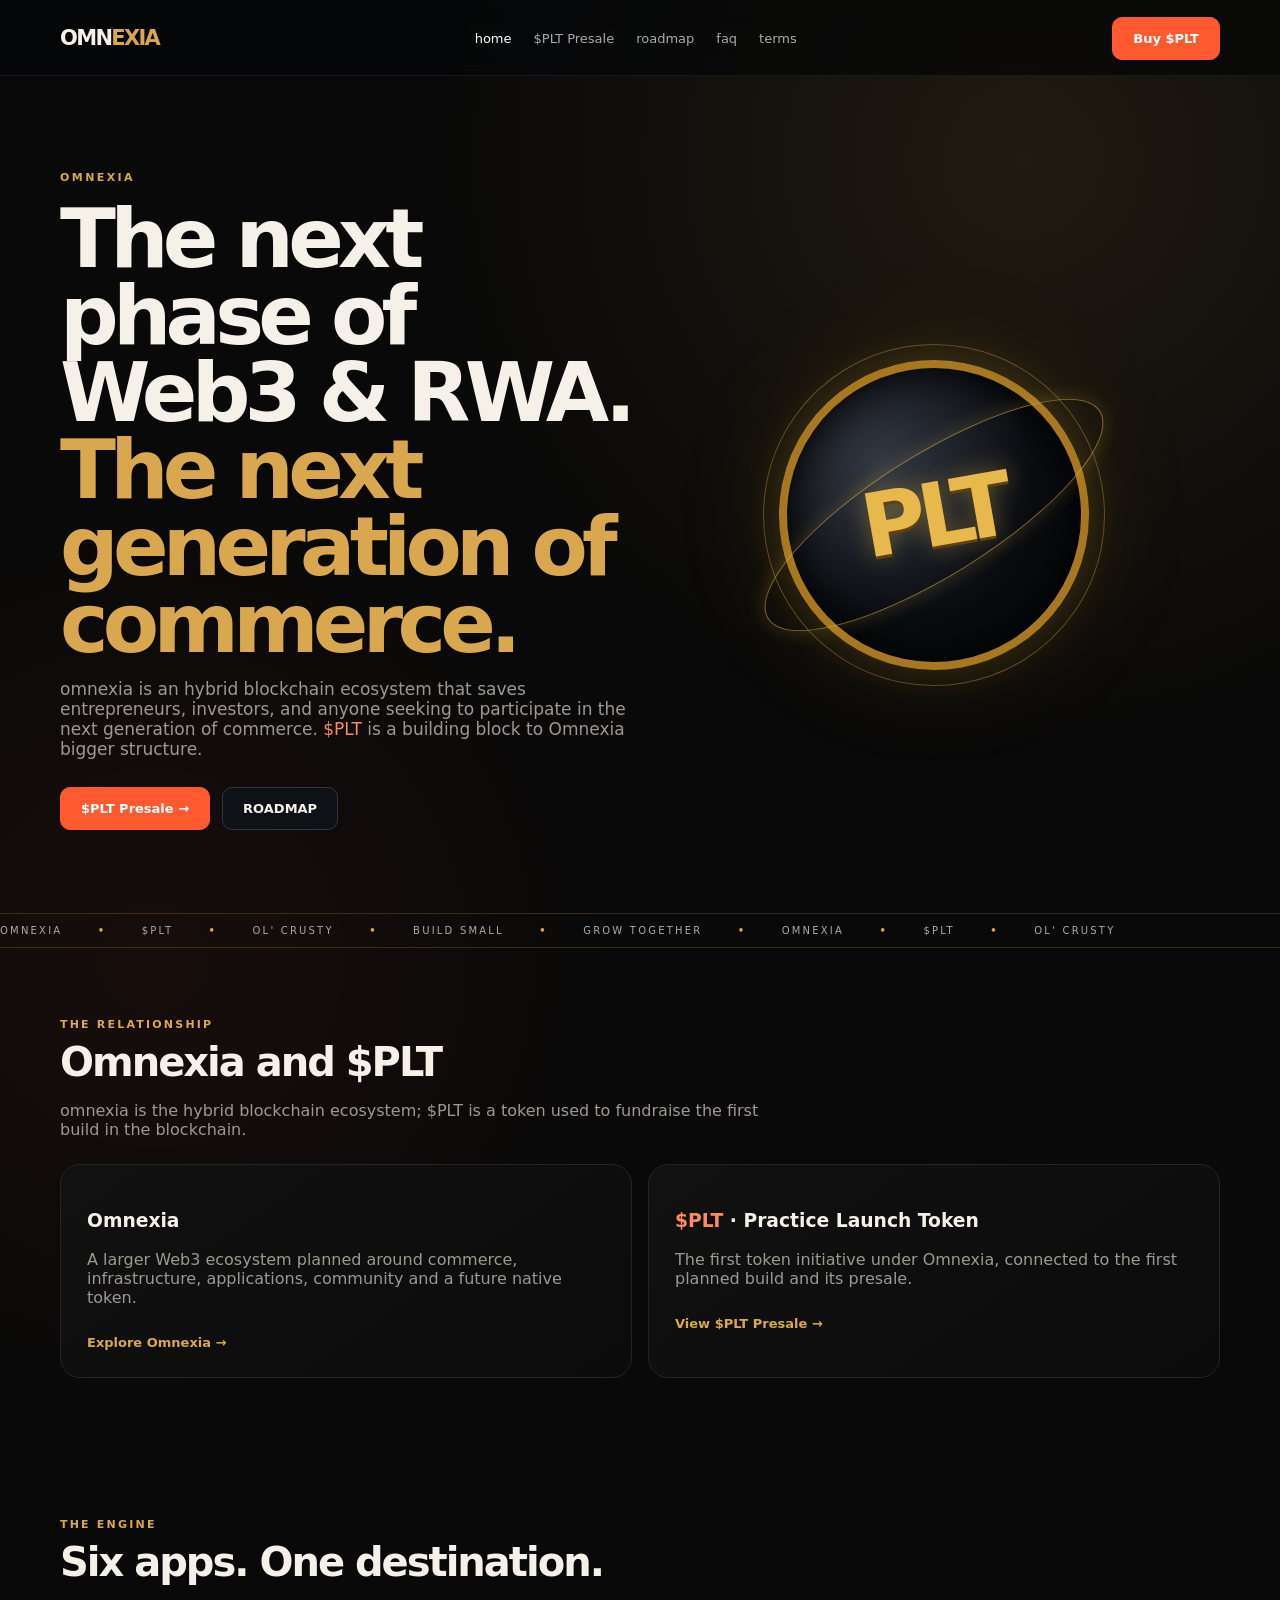
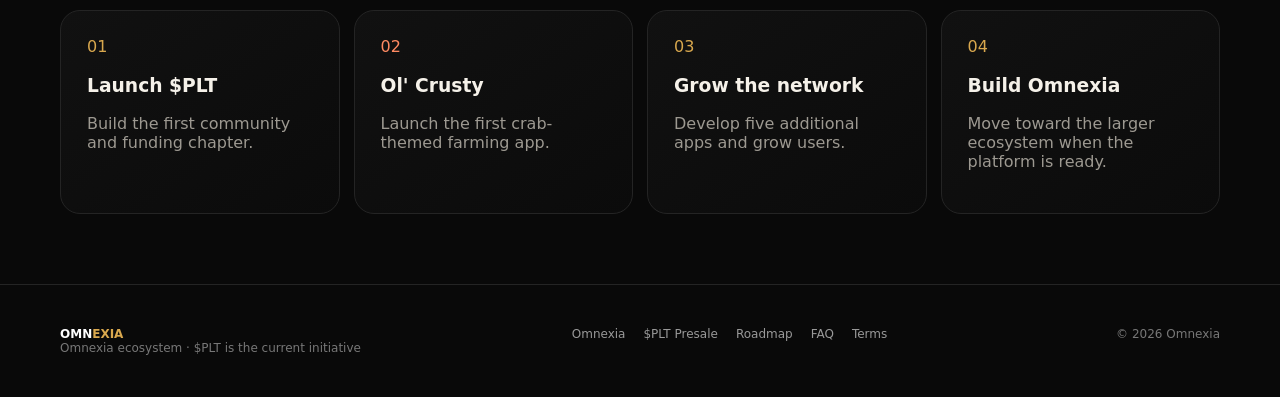
==== commit 72122674: "Add files via upload" ====
--- a/index.html
+++ b/index.html
@@ -1 +1 @@
-<!doctype html><html lang="en"><head><meta charset="utf-8"><meta name="viewport" content="width=device-width,initial-scale=1"><title>Home | Omnexia</title><meta name="description" content="Omnexia and Practice Launch Token ($PLT)"><link rel="stylesheet" href="style.css"></head><body><header><div class="site-nav"><a class="nav-brand" href="index.html">OMN<span>EXIA</span></a><nav><a class="active" href="index.html">home</a><a class="" href="tokenomics.html">tokenomics</a><a class="" href="roadmap.html">roadmap</a><a class="" href="faq.html">faq</a><a class="" href="terms.html">terms</a></nav><a class="btn cta" href="index.html#presale">Join $PLT</a><button class="nav-menu" aria-label="Open menu">☰</button></div></header><main><section class="page page-hero"><div class="grid2" style="align-items:center"><div><div class="eyebrow">OMNEXIA · POWERED BY A COMMUNITY</div><h1>Build the small things. <span class="gold">Build the bigger thing.</span></h1><p>Omnexia is a community-focused Web3 network being built through smaller, self-funding apps. <span class="plt">$PLT</span> is the first chapter, not the final destination.</p><div class="actions"><a class="btn cta" href="#presale">Explore $PLT →</a><a class="btn" href="roadmap.html">See the roadmap</a></div><p class="muted" style="font-size:11px">$PLT · Practice Launch Token · BNB Chain</p></div><div class="coin-stage"><div class="coin"><strong>PLT</strong></div><div class="float-card fc1"><strong>06</strong><span>apps planned</span></div><div class="float-card fc2"><strong>1B</strong><span>PLT total supply</span></div></div></div></section><div class="ticker"><span>OMNEXIA <b>•</b> $PLT <b>•</b> OL' CRUSTY <b>•</b> BUILD SMALL <b>•</b> GROW TOGETHER <b>•</b> OMNEXIA <b>•</b> $PLT <b>•</b> OL' CRUSTY <b>•</b></span></div><section class="page section"><div class="kicker">The relationship</div><h2>One story. Two layers.</h2><p class="muted" style="max-width:700px">Omnexia is the parent vision. $PLT is the concrete initiative being worked on now. The site keeps those identities visually connected while making the distinction impossible to miss.</p><div class="grid2" style="margin-top:25px"><article class="card"><span class="pill gold">01 · PARENT VISION</span><h3>Omnexia</h3><p class="muted">A larger Web3 network planned around community, multiple apps, user growth and advertising revenue. It does not currently have its own token.</p></article><article class="card"><span class="pill plt">02 · CURRENT INITIATIVE</span><h3><span class="plt">$PLT</span> · Practice Launch Token</h3><p class="muted">The first token initiative under Omnexia. Presale funds are intended to build Ol' Crusty and kickstart the remaining five planned apps.</p></article></div></section><section id="presale" class="page section"><div class="kicker plt">Current chapter</div><h2>$PLT Presale</h2><p class="muted">Current project configuration. Verify the live presale interface before participating.</p><div class="grid4" style="margin-top:24px"><div class="card stat"><small>Total supply</small><strong>1B</strong></div><div class="card stat"><small>Presale allocation</small><strong>600M</strong></div><div class="card stat"><small>Presale rate</small><strong>6,978</strong><small>PLT / BNB</small></div><div class="card stat"><small>Hard cap</small><strong>85.98</strong><small>BNB</small></div></div><div class="card" style="margin-top:16px"><p class="muted">The presale is intended to fund the first app, Ol' Crusty, and help kickstart the remaining apps. This website does not promise profit, appreciation or any specific financial outcome.</p><a class="btn cta" href="#" onclick="return false">Presale portal placeholder</a></div></section><section class="page section"><div class="kicker">The engine</div><h2>Six apps. One destination.</h2><div class="grid4" style="margin-top:25px"><div class="card"><span class="gold">01</span><h3>Launch $PLT</h3><p class="muted">Build the first community and funding chapter.</p></div><div class="card"><span class="plt">02</span><h3>Ol' Crusty</h3><p class="muted">Launch the first crab-themed farming app.</p></div><div class="card"><span class="gold">03</span><h3>Grow the network</h3><p class="muted">Develop five additional apps and grow users.</p></div><div class="card"><span class="gold">04</span><h3>Build Omnexia</h3><p class="muted">Move toward the larger platform when the ecosystem is ready.</p></div></div></section><section class="page section"><div class="grid2"><div class="card"><div class="kicker plt">Utility mechanic</div><h3>Ad revenue → buyback → burn</h3><p class="muted">A portion of app advertising revenue is intended to buy $PLT from the open market and permanently burn it. This is a supply mechanism, not a promise that price will rise.</p></div><div class="card"><div class="kicker">App rewards</div><h3>Top users can earn USDT</h3><p class="muted">Top-performing users are planned to be rewarded in USDT rather than additional $PLT, keeping app rewards separate from token supply emissions.</p></div></div></section></main><footer class="footer"><div class="footer-in"><div><b style="color:#fff">OMN<span style="color:var(--gold)">EXIA</span></b><br><span>Powered by a community · $PLT is the current initiative</span></div><div><a href="tokenomics.html">Tokenomics</a><a href="roadmap.html">Roadmap</a><a href="faq.html">FAQ</a><a href="terms.html">Terms</a></div><div>© 2026 Omnexia</div></div></footer><script src="script.js"></script></body></html>+<!doctype html><html lang="en"><head><meta charset="utf-8"><meta name="viewport" content="width=device-width,initial-scale=1"><title>Home | Omnexia</title><meta name="description" content="Omnexia hybrid blockchain ecosystem and $PLT presale"><link rel="stylesheet" href="style.css"></head><body><header><div class="site-nav"><a class="nav-brand" href="index.html">OMN<span>EXIA</span></a><nav><a class="active" href="index.html">home</a><a href="tokenomics.html">$PLT Presale</a><a href="roadmap.html">roadmap</a><a href="faq.html">faq</a><a href="terms.html">terms</a></nav><a class="btn cta" href="https://www.pinksale.finance/">Buy $PLT</a><details class="mobile-nav"><summary aria-label="Open navigation">☰</summary><div class="mobile-nav-panel"><a href="index.html">home</a><a href="tokenomics.html">$PLT Presale</a><a href="roadmap.html">roadmap</a><a href="faq.html">faq</a><a href="terms.html">terms</a><a class="mobile-join" href="https://www.pinksale.finance/">Buy $PLT</a></div></details></div></header><main><section class="page page-hero"><div class="grid2" style="align-items:center"><div><div class="eyebrow">OMNEXIA</div><h1>The next phase of Web3 &amp; RWA. <span class="gold">The next generation of commerce.</span></h1><p>omnexia is an hybrid blockchain ecosystem that saves entrepreneurs, investors, and anyone seeking to participate in the next generation of commerce. <span class="plt">$PLT</span> is a building block to Omnexia bigger structure.</p><div class="actions"><a class="btn cta" href="tokenomics.html">$PLT Presale →</a><a class="btn" href="roadmap.html">ROADMAP</a></div></div><div class="coin-stage"><div class="coin"><strong>PLT</strong></div></div></div></section><div class="ticker"><span>OMNEXIA <b>•</b> $PLT <b>•</b> OL' CRUSTY <b>•</b> BUILD SMALL <b>•</b> GROW TOGETHER <b>•</b> OMNEXIA <b>•</b> $PLT <b>•</b> OL' CRUSTY</span></div><section class="page section"><div class="kicker">The relationship</div><h2>Omnexia and $PLT</h2><p class="muted" style="max-width:700px">omnexia is the hybrid blockchain ecosystem; $PLT is a token used to fundraise the first build in the blockchain.</p><div class="grid2" style="margin-top:25px"><a class="card card-link" href="omnexia.html"><h3>Omnexia</h3><p class="muted">A larger Web3 ecosystem planned around commerce, infrastructure, applications, community and a future native token.</p><span class="card-link-arrow">Explore Omnexia →</span></a><a class="card card-link" href="tokenomics.html"><h3><span class="plt">$PLT</span> · Practice Launch Token</h3><p class="muted">The first token initiative under Omnexia, connected to the first planned build and its presale.</p><span class="card-link-arrow">View $PLT Presale →</span></a></div></section><section class="page section"><div class="kicker">The engine</div><h2>Six apps. One destination.</h2><div class="grid4" style="margin-top:25px"><div class="card"><span class="gold">01</span><h3>Launch $PLT</h3><p class="muted">Build the first community and funding chapter.</p></div><div class="card"><span class="plt">02</span><h3>Ol' Crusty</h3><p class="muted">Launch the first crab-themed farming app.</p></div><div class="card"><span class="gold">03</span><h3>Grow the network</h3><p class="muted">Develop five additional apps and grow users.</p></div><div class="card"><span class="gold">04</span><h3>Build Omnexia</h3><p class="muted">Move toward the larger ecosystem when the platform is ready.</p></div></div></section></main><footer class="footer"><div class="footer-in"><div><b style="color:#fff">OMN<span style="color:var(--gold)">EXIA</span></b><br><span>Omnexia ecosystem · $PLT is the current initiative</span></div><div><a href="omnexia.html">Omnexia</a><a href="tokenomics.html">$PLT Presale</a><a href="roadmap.html">Roadmap</a><a href="faq.html">FAQ</a><a href="terms.html">Terms</a></div><div>© 2026 Omnexia</div></div></footer><script src="script.js"></script></body></html>
--- a/style.css
+++ b/style.css
@@ -22,6 +22,24 @@
 
 :root{--bg:#090909;--panel:#121212;--line:#242424;--text:#f5f1e9;--muted:#9d9991;--gold:#d9a84e;--plt:#ff5a2f;--plt2:#ff8a62}
 body{background:radial-gradient(circle at 80% 8%,rgba(217,168,78,.11),transparent 28%),radial-gradient(circle at 12% 48%,rgba(255,90,47,.06),transparent 30%),#090909;font-family:Inter,ui-sans-serif,system-ui,-apple-system,Segoe UI,sans-serif}
-header{position:sticky;top:0;z-index:30}.site-nav{display:flex;align-items:center;justify-content:space-between;gap:20px;width:min(1160px,92%);margin:auto;height:76px}.site-nav nav{display:flex;gap:22px}.site-nav nav a{color:#aaa;font-size:13px}.site-nav nav a:hover,.site-nav nav a.active{color:#fff}.nav-brand{font-weight:900;letter-spacing:-.08em;font-size:21px}.nav-brand span{color:var(--gold)}.nav-menu{display:none;background:none;border:0;color:#fff;font-size:24px}.page{width:min(1160px,92%);margin:auto}.page-hero{padding:95px 0 55px}.page-hero .eyebrow{color:var(--gold);font-size:11px;letter-spacing:.22em;font-weight:800}.page-hero h1{font-size:clamp(48px,7vw,82px);line-height:.94;letter-spacing:-.07em;max-width:900px;margin:16px 0}.page-hero p{max-width:700px;color:var(--muted);font-size:17px}.section{padding:70px 0}.section h2{font-size:40px;letter-spacing:-.05em;margin:8px 0}.kicker{color:var(--gold);font-size:11px;letter-spacing:.2em;text-transform:uppercase;font-weight:800}.card{background:linear-gradient(145deg,#111,#0b0b0b);border:1px solid var(--line);border-radius:20px;padding:26px}.grid2{display:grid;grid-template-columns:1fr 1fr;gap:16px}.grid4{display:grid;grid-template-columns:repeat(4,1fr);gap:14px}.stat strong{display:block;font-size:29px;margin:6px 0}.stat small,.muted{color:var(--muted)}.pill{display:inline-block;padding:7px 10px;border:1px solid var(--line);border-radius:99px;color:#bbb;font-size:11px}.plt{color:var(--plt2)}.gold{color:var(--gold)}.cta{background:var(--plt);color:#fff;border-color:var(--plt)}.cta:hover{box-shadow:0 0 30px rgba(255,90,47,.2)}.timeline2{display:grid;gap:14px}.phase2{display:grid;grid-template-columns:60px 1fr;gap:16px}.phase-num{width:50px;height:50px;border-radius:50%;display:grid;place-items:center;background:#161616;border:1px solid rgba(217,168,78,.35);color:var(--gold);font-weight:800}.phase2 h3{margin:0}.phase2 p{color:var(--muted);margin:7px 0 0}.faq{display:grid;gap:10px;max-width:900px}.faq details{border:1px solid var(--line);background:#111;border-radius:16px;padding:18px 20px}.faq summary{cursor:pointer;font-weight:700}.faq p{color:var(--muted);margin:12px 0 0}.terms{max-width:900px}.terms h3{margin:0 0 9px}.terms p,.terms li{color:var(--muted)}.terms ul{padding-left:20px}.footer{border-top:1px solid var(--line);padding:42px 0;color:#777;font-size:12px}.footer-in{width:min(1160px,92%);margin:auto;display:flex;justify-content:space-between;gap:25px;flex-wrap:wrap}.footer a{color:#999;margin-right:18px}.mobile-open nav{display:flex!important}
-@media(max-width:800px){.site-nav nav{display:none;position:absolute;left:4%;right:4%;top:68px;background:#101010;border:1px solid var(--line);border-radius:16px;padding:12px;flex-direction:column}.nav-menu{display:block}.grid4,.grid2{grid-template-columns:1fr 1fr}.page-hero{padding-top:70px}}
+header{position:sticky;top:0;z-index:30}.site-nav{display:flex;align-items:center;justify-content:space-between;gap:20px;width:min(1160px,92%);margin:auto;height:76px}.site-nav nav{display:flex;gap:22px}.site-nav nav a{color:#aaa;font-size:13px}.site-nav nav a:hover,.site-nav nav a.active{color:#fff}.nav-brand{font-weight:900;letter-spacing:-.08em;font-size:21px}.nav-brand span{color:var(--gold)}.nav-menu{display:none;background:none;border:0;color:#fff;font-size:24px}.page{width:min(1160px,92%);margin:auto}.page-hero{padding:95px 0 55px}.page-hero .eyebrow{color:var(--gold);font-size:11px;letter-spacing:.22em;font-weight:800}.page-hero h1{font-size:clamp(48px,7vw,82px);line-height:.94;letter-spacing:-.07em;max-width:900px;margin:16px 0}.page-hero p{max-width:700px;color:var(--muted);font-size:17px}.section{padding:70px 0}.section h2{font-size:40px;letter-spacing:-.05em;margin:8px 0}.kicker{color:var(--gold);font-size:11px;letter-spacing:.2em;text-transform:uppercase;font-weight:800}.card{background:linear-gradient(145deg,#111,#0b0b0b);border:1px solid var(--line);border-radius:20px;padding:26px}.grid2{display:grid;grid-template-columns:1fr 1fr;gap:16px}.grid4{display:grid;grid-template-columns:repeat(4,1fr);gap:14px}.stat strong{display:block;font-size:29px;margin:6px 0}.stat small,.muted{color:var(--muted)}.pill{display:inline-block;padding:7px 10px;border:1px solid var(--line);border-radius:99px;color:#bbb;font-size:11px}.plt{color:var(--plt2)}.gold{color:var(--gold)}.cta{background:var(--plt);color:#fff;border-color:var(--plt)}.cta:hover{box-shadow:0 0 30px rgba(255,90,47,.2)}.timeline2{display:grid;gap:14px}.phase2{display:grid;grid-template-columns:60px 1fr;gap:16px}.phase-num{width:50px;height:50px;border-radius:50%;display:grid;place-items:center;background:#161616;border:1px solid rgba(217,168,78,.35);color:var(--gold);font-weight:800}.phase2 h3{margin:0}.phase2 p{color:var(--muted);margin:7px 0 0}.faq{display:grid;gap:10px;max-width:900px}.faq details{border:1px solid var(--line);background:#111;border-radius:16px;padding:18px 20px}.faq summary{cursor:pointer;font-weight:700}.faq p{color:var(--muted);margin:12px 0 0}.terms{max-width:900px}.terms h3{margin:0 0 9px}.terms p,.terms li{color:var(--muted)}.terms ul{padding-left:20px}.footer{border-top:1px solid var(--line);padding:42px 0;color:#777;font-size:12px}.footer-in{width:min(1160px,92%);margin:auto;display:flex;justify-content:space-between;gap:25px;flex-wrap:wrap}.footer a{color:#999;margin-right:18px}@media(max-width:800px){.site-nav nav{display:none;position:absolute;left:4%;right:4%;top:68px;background:#101010;border:1px solid var(--line);border-radius:16px;padding:12px;flex-direction:column}.nav-menu{display:block}.grid4,.grid2{grid-template-columns:1fr 1fr}.page-hero{padding-top:70px}}
 @media(max-width:520px){.grid4,.grid2{grid-template-columns:1fr}.page-hero h1{font-size:53px}}
+
+
+
+/* Mobile navigation: CSS-only so it works even if JavaScript is unavailable or cached. */
+.mobile-nav{display:none;position:relative}
+.mobile-nav summary{list-style:none;display:grid;place-items:center;width:42px;height:42px;border:1px solid transparent;border-radius:10px;color:#fff;font-size:24px;cursor:pointer;user-select:none}
+.mobile-nav summary::-webkit-details-marker{display:none}
+.mobile-nav summary:focus-visible{outline:2px solid var(--gold);outline-offset:2px}
+.mobile-nav-panel{position:absolute;z-index:100;right:0;top:52px;width:min(280px,78vw);display:flex;flex-direction:column;gap:2px;padding:10px;background:#101010;border:1px solid var(--line);border-radius:16px;box-shadow:0 18px 45px rgba(0,0,0,.55)}
+.mobile-nav-panel a{display:block;padding:13px 14px;border-radius:10px;color:#aaa;font-size:14px;text-decoration:none}
+.mobile-nav-panel a:hover,.mobile-nav-panel a:active{background:#181818;color:#fff}
+.mobile-nav-panel .mobile-join{margin-top:6px;text-align:center;background:var(--plt);color:#fff}
+@media(max-width:800px){
+  .site-nav nav{display:none}
+  .site-nav>.cta{display:none}
+  .mobile-nav{display:block}
+}
+@media(min-width:801px){.mobile-nav{display:none!important}}
+.card-link{display:block;transition:transform .2s ease,border-color .2s ease,box-shadow .2s ease}.card-link:hover{transform:translateY(-3px);border-color:rgba(217,168,78,.45);box-shadow:0 15px 40px rgba(0,0,0,.2)}.card-link-arrow{display:inline-block;margin-top:12px;color:var(--gold);font-size:13px;font-weight:800}
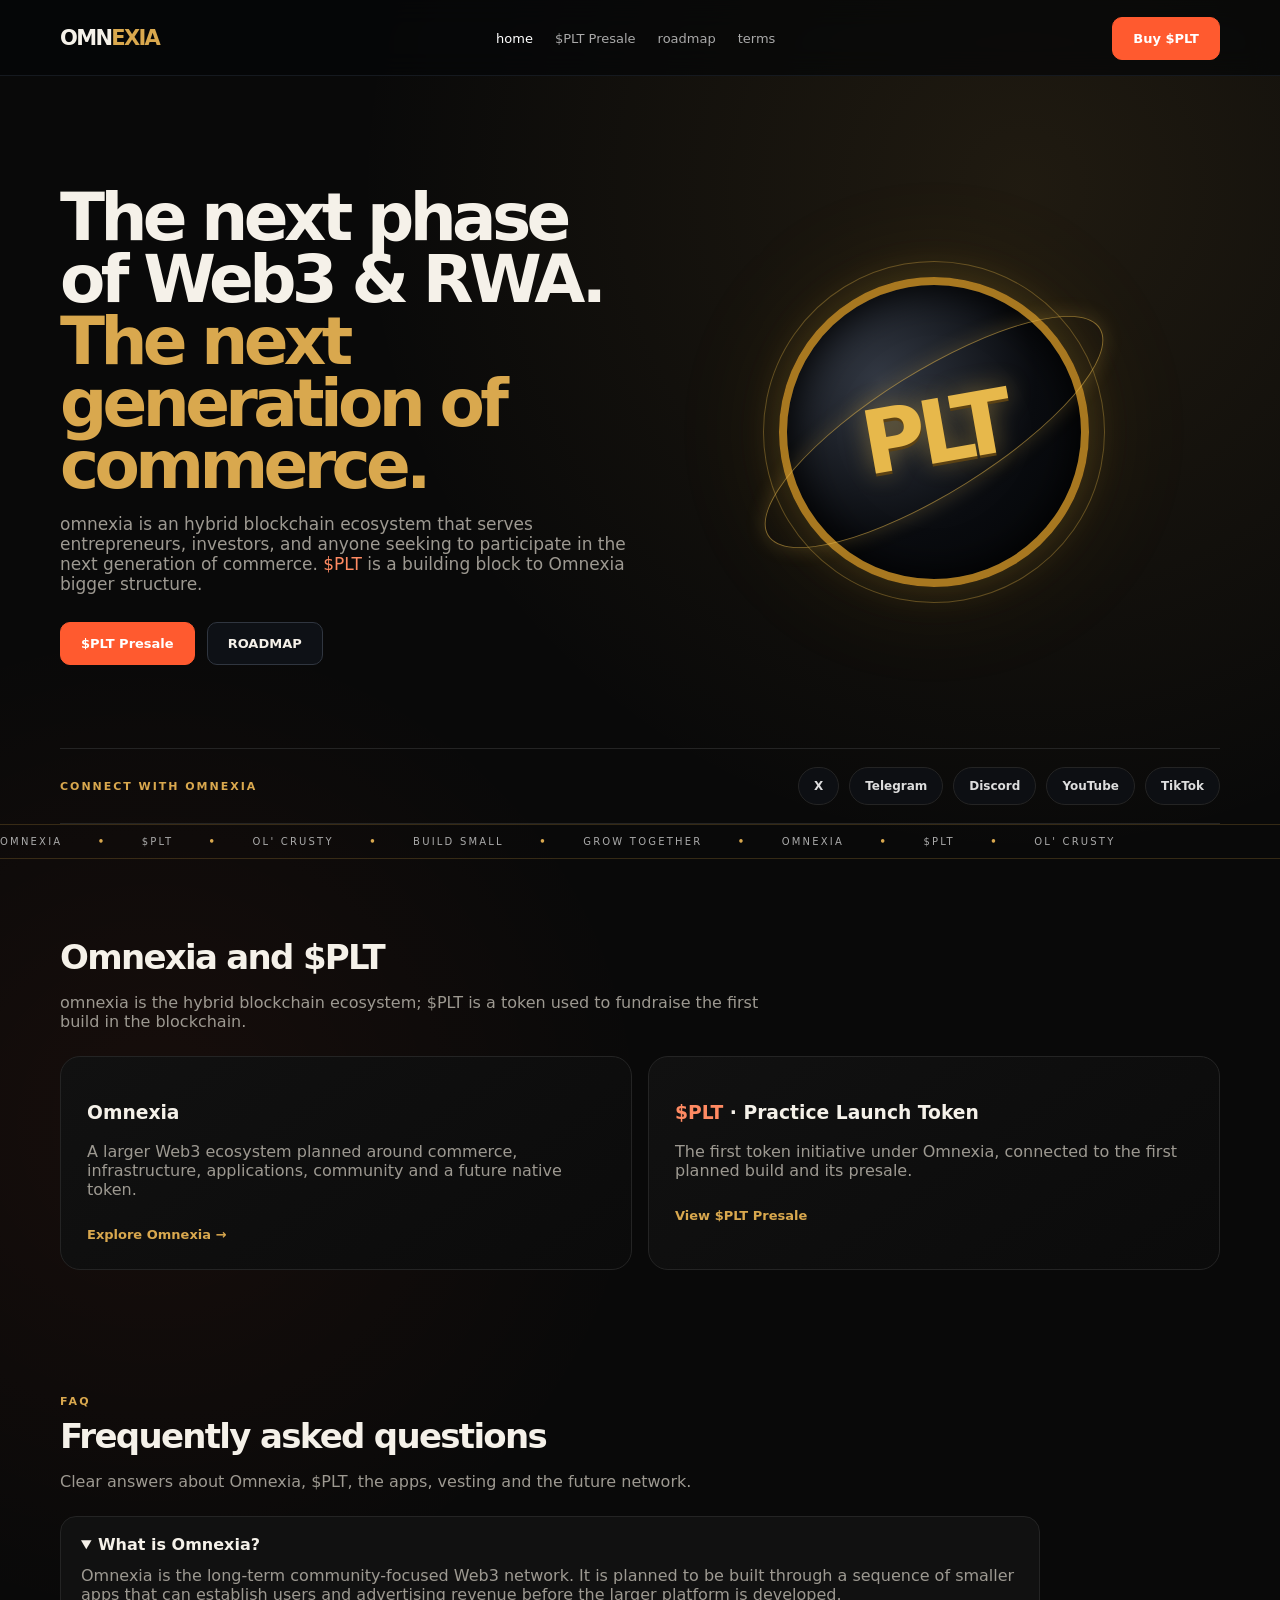
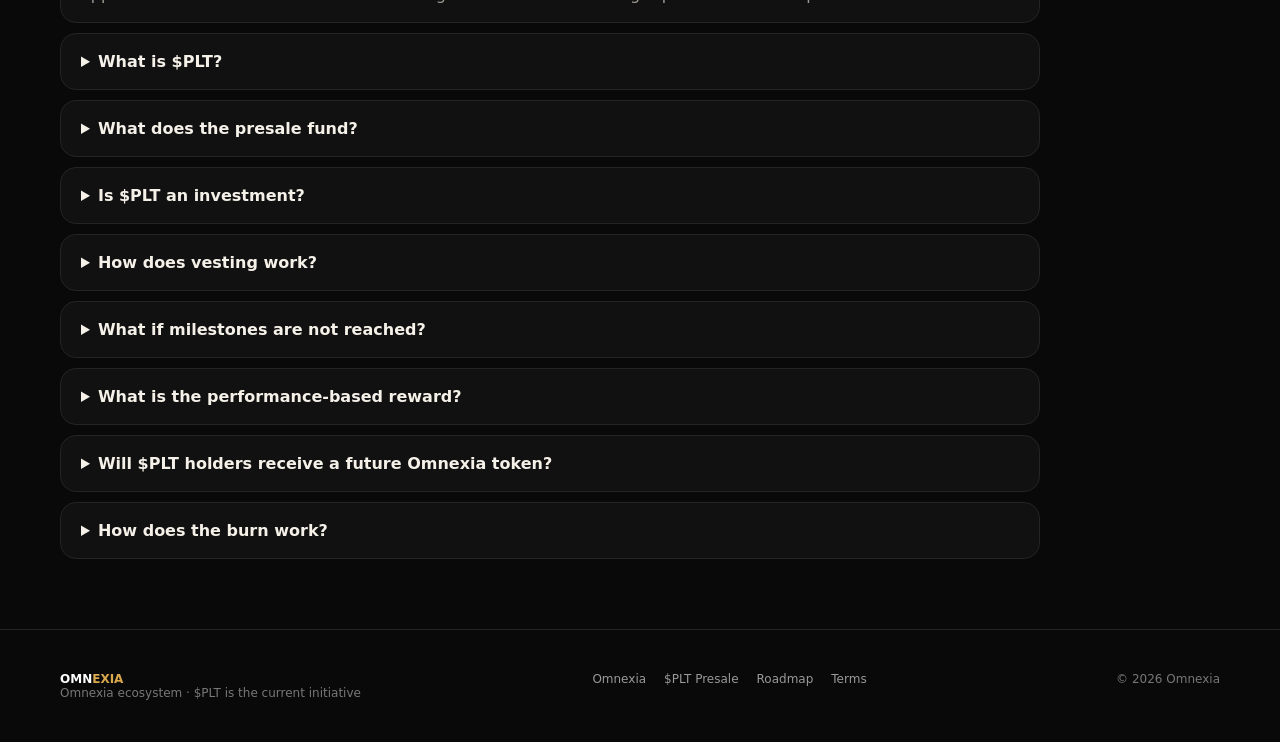
==== commit 0e41ae1f: "Add files via upload" ====
--- a/index.html
+++ b/index.html
@@ -1 +1 @@
-<!doctype html><html lang="en"><head><meta charset="utf-8"><meta name="viewport" content="width=device-width,initial-scale=1"><title>Home | Omnexia</title><meta name="description" content="Omnexia hybrid blockchain ecosystem and $PLT presale"><link rel="stylesheet" href="style.css"></head><body><header><div class="site-nav"><a class="nav-brand" href="index.html">OMN<span>EXIA</span></a><nav><a class="active" href="index.html">home</a><a href="tokenomics.html">$PLT Presale</a><a href="roadmap.html">roadmap</a><a href="faq.html">faq</a><a href="terms.html">terms</a></nav><a class="btn cta" href="https://www.pinksale.finance/">Buy $PLT</a><details class="mobile-nav"><summary aria-label="Open navigation">☰</summary><div class="mobile-nav-panel"><a href="index.html">home</a><a href="tokenomics.html">$PLT Presale</a><a href="roadmap.html">roadmap</a><a href="faq.html">faq</a><a href="terms.html">terms</a><a class="mobile-join" href="https://www.pinksale.finance/">Buy $PLT</a></div></details></div></header><main><section class="page page-hero"><div class="grid2" style="align-items:center"><div><div class="eyebrow">OMNEXIA</div><h1>The next phase of Web3 &amp; RWA. <span class="gold">The next generation of commerce.</span></h1><p>omnexia is an hybrid blockchain ecosystem that saves entrepreneurs, investors, and anyone seeking to participate in the next generation of commerce. <span class="plt">$PLT</span> is a building block to Omnexia bigger structure.</p><div class="actions"><a class="btn cta" href="tokenomics.html">$PLT Presale →</a><a class="btn" href="roadmap.html">ROADMAP</a></div></div><div class="coin-stage"><div class="coin"><strong>PLT</strong></div></div></div></section><div class="ticker"><span>OMNEXIA <b>•</b> $PLT <b>•</b> OL' CRUSTY <b>•</b> BUILD SMALL <b>•</b> GROW TOGETHER <b>•</b> OMNEXIA <b>•</b> $PLT <b>•</b> OL' CRUSTY</span></div><section class="page section"><div class="kicker">The relationship</div><h2>Omnexia and $PLT</h2><p class="muted" style="max-width:700px">omnexia is the hybrid blockchain ecosystem; $PLT is a token used to fundraise the first build in the blockchain.</p><div class="grid2" style="margin-top:25px"><a class="card card-link" href="omnexia.html"><h3>Omnexia</h3><p class="muted">A larger Web3 ecosystem planned around commerce, infrastructure, applications, community and a future native token.</p><span class="card-link-arrow">Explore Omnexia →</span></a><a class="card card-link" href="tokenomics.html"><h3><span class="plt">$PLT</span> · Practice Launch Token</h3><p class="muted">The first token initiative under Omnexia, connected to the first planned build and its presale.</p><span class="card-link-arrow">View $PLT Presale →</span></a></div></section><section class="page section"><div class="kicker">The engine</div><h2>Six apps. One destination.</h2><div class="grid4" style="margin-top:25px"><div class="card"><span class="gold">01</span><h3>Launch $PLT</h3><p class="muted">Build the first community and funding chapter.</p></div><div class="card"><span class="plt">02</span><h3>Ol' Crusty</h3><p class="muted">Launch the first crab-themed farming app.</p></div><div class="card"><span class="gold">03</span><h3>Grow the network</h3><p class="muted">Develop five additional apps and grow users.</p></div><div class="card"><span class="gold">04</span><h3>Build Omnexia</h3><p class="muted">Move toward the larger ecosystem when the platform is ready.</p></div></div></section></main><footer class="footer"><div class="footer-in"><div><b style="color:#fff">OMN<span style="color:var(--gold)">EXIA</span></b><br><span>Omnexia ecosystem · $PLT is the current initiative</span></div><div><a href="omnexia.html">Omnexia</a><a href="tokenomics.html">$PLT Presale</a><a href="roadmap.html">Roadmap</a><a href="faq.html">FAQ</a><a href="terms.html">Terms</a></div><div>© 2026 Omnexia</div></div></footer><script src="script.js"></script></body></html>
+<!doctype html><html lang="en"><head><meta charset="utf-8"><meta name="viewport" content="width=device-width,initial-scale=1"><title>Home | Omnexia</title><meta name="description" content="Omnexia hybrid blockchain ecosystem and $PLT presale"><link rel="stylesheet" href="style.css"></head><body><header><div class="site-nav"><a class="nav-brand" href="index.html">OMN<span>EXIA</span></a><nav><a class="active" href="index.html">home</a><a href="tokenomics.html">$PLT Presale</a><a href="roadmap.html">roadmap</a><a href="terms.html">terms</a></nav><a class="btn cta" href="https://www.pinksale.finance/">Buy $PLT</a><details class="mobile-nav"><summary aria-label="Open navigation">☰</summary><div class="mobile-nav-panel"><a href="index.html">home</a><a href="tokenomics.html">$PLT Presale</a><a href="roadmap.html">roadmap</a><a href="terms.html">terms</a><a class="mobile-join" href="https://www.pinksale.finance/">Buy $PLT</a></div></details></div></header><main><section class="page page-hero"><div class="grid2" style="align-items:center"><div><h1>The next phase of Web3 &amp; RWA. <span class="gold">The next generation of commerce.</span></h1><p>omnexia is an hybrid blockchain ecosystem that serves entrepreneurs, investors, and anyone seeking to participate in the next generation of commerce. <span class="plt">$PLT</span> is a building block to Omnexia bigger structure.</p><div class="actions"><a class="btn cta" href="tokenomics.html">$PLT Presale</a><a class="btn" href="roadmap.html">ROADMAP</a></div></div><div class="coin-stage"><div class="coin"><strong>PLT</strong></div></div></div></section><section class="social-bar page"><div class="social-label">CONNECT WITH OMNEXIA</div><div class="social-links"><a href="#" title="Add your X link">X</a><a href="#" title="Add your Telegram link">Telegram</a><a href="#" title="Add your Discord link">Discord</a><a href="#" title="Add your YouTube link">YouTube</a><a href="#" title="Add your TikTok link">TikTok</a></div></section><div class="ticker"><span>OMNEXIA <b>•</b> $PLT <b>•</b> OL' CRUSTY <b>•</b> BUILD SMALL <b>•</b> GROW TOGETHER <b>•</b> OMNEXIA <b>•</b> $PLT <b>•</b> OL' CRUSTY</span></div><section class="page section"><h2>Omnexia and $PLT</h2><p class="muted" style="max-width:700px">omnexia is the hybrid blockchain ecosystem; $PLT is a token used to fundraise the first build in the blockchain.</p><div class="grid2" style="margin-top:25px"><a class="card card-link" href="omnexia.html"><h3>Omnexia</h3><p class="muted">A larger Web3 ecosystem planned around commerce, infrastructure, applications, community and a future native token.</p><span class="card-link-arrow">Explore Omnexia →</span></a><a class="card card-link" href="tokenomics.html"><h3><span class="plt">$PLT</span> · Practice Launch Token</h3><p class="muted">The first token initiative under Omnexia, connected to the first planned build and its presale.</p><span class="card-link-arrow">View $PLT Presale</span></a></div></section><section class="page section homepage-faq"><div class="kicker">FAQ</div><h2>Frequently asked questions</h2><p class="muted" style="max-width:700px">Clear answers about Omnexia, $PLT, the apps, vesting and the future network.</p><div class="faq" style="margin-top:25px"><details open><summary>What is Omnexia?</summary><p>Omnexia is the long-term community-focused Web3 network. It is planned to be built through a sequence of smaller apps that can establish users and advertising revenue before the larger platform is developed.</p></details><details><summary>What is $PLT?</summary><p>$PLT, Practice Launch Token, is the token behind the first initiative under the Omnexia umbrella. It is not currently the Omnexia platform token.</p></details><details><summary>What does the presale fund?</summary><p>Presale funds are intended to build and launch Ol' Crusty, the first crab-themed farming app, while helping kickstart the remaining five planned apps.</p></details><details><summary>Is $PLT an investment?</summary><p>The project is presented as a utility and access offering, not a promise of financial returns. Nothing on the website guarantees profit, appreciation, income or repayment.</p></details><details><summary>How does vesting work?</summary><p>Current configuration: 0% initial release, then 10% every 30 days for 10 cycles.</p></details><details><summary>What if milestones are not reached?</summary><p>Milestones can change, be delayed or not be reached. The project does not promise that a particular app, revenue target or platform launch will occur by a specific date.</p></details><details><summary>What is the performance-based reward?</summary><p>If the six apps collectively achieve certain revenue milestones, presale contributors may receive an additional reward at the project's discretion. It is not fixed or guaranteed.</p></details><details><summary>Will $PLT holders receive a future Omnexia token?</summary><p>If Omnexia eventually launches its own token, $PLT presale contributors are intended to receive priority access to a bonus allocation ahead of the general public. Exact terms are not fixed yet.</p></details><details><summary>How does the burn work?</summary><p>A portion of app advertising revenue is intended to purchase $PLT from the open market and permanently burn those tokens.</p></details></div></section></main><footer class="footer"><div class="footer-in"><div><b style="color:#fff">OMN<span style="color:var(--gold)">EXIA</span></b><br><span>Omnexia ecosystem · $PLT is the current initiative</span></div><div><a href="omnexia.html">Omnexia</a><a href="tokenomics.html">$PLT Presale</a><a href="roadmap.html">Roadmap</a><a href="terms.html">Terms</a></div><div>© 2026 Omnexia</div></div></footer><script src="script.js"></script></body></html>
--- a/style.css
+++ b/style.css
@@ -43,3 +43,15 @@
 }
 @media(min-width:801px){.mobile-nav{display:none!important}}
 .card-link{display:block;transition:transform .2s ease,border-color .2s ease,box-shadow .2s ease}.card-link:hover{transform:translateY(-3px);border-color:rgba(217,168,78,.45);box-shadow:0 15px 40px rgba(0,0,0,.2)}.card-link-arrow{display:inline-block;margin-top:12px;color:var(--gold);font-size:13px;font-weight:800}
+
+/* Homepage refinements */
+.homepage-faq { padding-top: 55px; }
+.homepage-faq .faq { max-width: 980px; }
+.social-bar { display:flex; align-items:center; justify-content:space-between; gap:18px; padding-top:18px; padding-bottom:18px; border-top:1px solid var(--line); border-bottom:1px solid var(--line); }
+.social-label { color:var(--gold); font-size:11px; letter-spacing:.18em; font-weight:800; white-space:nowrap; }
+.social-links { display:flex; gap:10px; flex-wrap:wrap; justify-content:flex-end; }
+.social-links a { display:inline-flex; align-items:center; justify-content:center; min-height:38px; padding:0 15px; border:1px solid var(--line); border-radius:999px; background:#0d0f13; color:#ddd; font-size:12px; font-weight:700; text-decoration:none; transition:.2s ease; }
+.social-links a:hover { border-color:var(--gold); color:#fff; transform:translateY(-1px); }
+.page.page-hero h1 { font-size:clamp(39px,5.3vw,66px); max-width:850px; }
+.page.section > h2 { font-size:34px; }
+@media(max-width:800px){ .social-bar { align-items:flex-start; flex-direction:column; } .social-links { justify-content:flex-start; } .page.page-hero h1 { font-size:clamp(38px,10vw,54px); } }
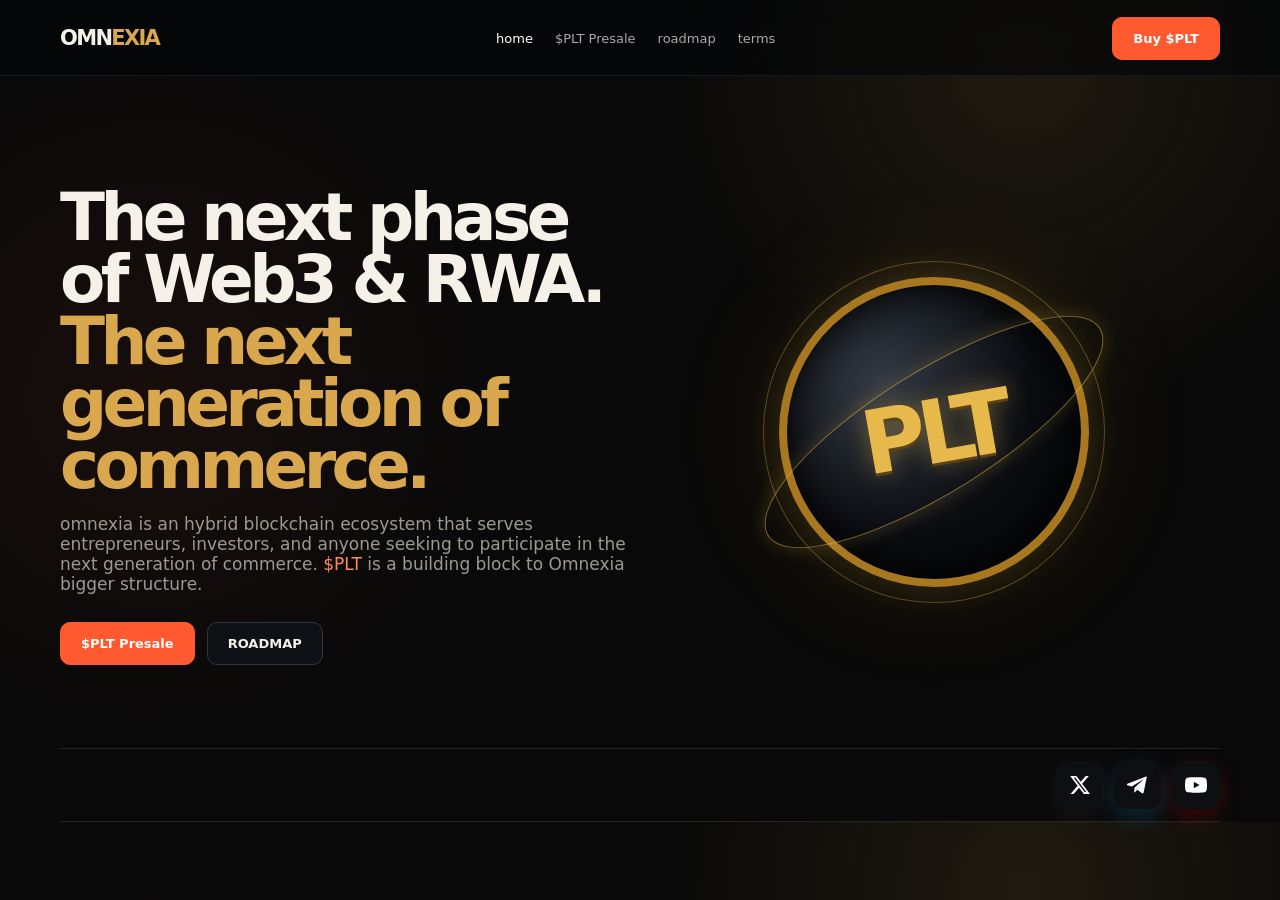
==== commit 4e071c03: "Add files via upload" ====
--- a/index.html
+++ b/index.html
@@ -1 +1 @@
-<!doctype html><html lang="en"><head><meta charset="utf-8"><meta name="viewport" content="width=device-width,initial-scale=1"><title>Home | Omnexia</title><meta name="description" content="Omnexia hybrid blockchain ecosystem and $PLT presale"><link rel="stylesheet" href="style.css"></head><body><header><div class="site-nav"><a class="nav-brand" href="index.html">OMN<span>EXIA</span></a><nav><a class="active" href="index.html">home</a><a href="tokenomics.html">$PLT Presale</a><a href="roadmap.html">roadmap</a><a href="terms.html">terms</a></nav><a class="btn cta" href="https://www.pinksale.finance/">Buy $PLT</a><details class="mobile-nav"><summary aria-label="Open navigation">☰</summary><div class="mobile-nav-panel"><a href="index.html">home</a><a href="tokenomics.html">$PLT Presale</a><a href="roadmap.html">roadmap</a><a href="terms.html">terms</a><a class="mobile-join" href="https://www.pinksale.finance/">Buy $PLT</a></div></details></div></header><main><section class="page page-hero"><div class="grid2" style="align-items:center"><div><h1>The next phase of Web3 &amp; RWA. <span class="gold">The next generation of commerce.</span></h1><p>omnexia is an hybrid blockchain ecosystem that serves entrepreneurs, investors, and anyone seeking to participate in the next generation of commerce. <span class="plt">$PLT</span> is a building block to Omnexia bigger structure.</p><div class="actions"><a class="btn cta" href="tokenomics.html">$PLT Presale</a><a class="btn" href="roadmap.html">ROADMAP</a></div></div><div class="coin-stage"><div class="coin"><strong>PLT</strong></div></div></div></section><section class="social-bar page"><div class="social-label">CONNECT WITH OMNEXIA</div><div class="social-links"><a href="#" title="Add your X link">X</a><a href="#" title="Add your Telegram link">Telegram</a><a href="#" title="Add your Discord link">Discord</a><a href="#" title="Add your YouTube link">YouTube</a><a href="#" title="Add your TikTok link">TikTok</a></div></section><div class="ticker"><span>OMNEXIA <b>•</b> $PLT <b>•</b> OL' CRUSTY <b>•</b> BUILD SMALL <b>•</b> GROW TOGETHER <b>•</b> OMNEXIA <b>•</b> $PLT <b>•</b> OL' CRUSTY</span></div><section class="page section"><h2>Omnexia and $PLT</h2><p class="muted" style="max-width:700px">omnexia is the hybrid blockchain ecosystem; $PLT is a token used to fundraise the first build in the blockchain.</p><div class="grid2" style="margin-top:25px"><a class="card card-link" href="omnexia.html"><h3>Omnexia</h3><p class="muted">A larger Web3 ecosystem planned around commerce, infrastructure, applications, community and a future native token.</p><span class="card-link-arrow">Explore Omnexia →</span></a><a class="card card-link" href="tokenomics.html"><h3><span class="plt">$PLT</span> · Practice Launch Token</h3><p class="muted">The first token initiative under Omnexia, connected to the first planned build and its presale.</p><span class="card-link-arrow">View $PLT Presale</span></a></div></section><section class="page section homepage-faq"><div class="kicker">FAQ</div><h2>Frequently asked questions</h2><p class="muted" style="max-width:700px">Clear answers about Omnexia, $PLT, the apps, vesting and the future network.</p><div class="faq" style="margin-top:25px"><details open><summary>What is Omnexia?</summary><p>Omnexia is the long-term community-focused Web3 network. It is planned to be built through a sequence of smaller apps that can establish users and advertising revenue before the larger platform is developed.</p></details><details><summary>What is $PLT?</summary><p>$PLT, Practice Launch Token, is the token behind the first initiative under the Omnexia umbrella. It is not currently the Omnexia platform token.</p></details><details><summary>What does the presale fund?</summary><p>Presale funds are intended to build and launch Ol' Crusty, the first crab-themed farming app, while helping kickstart the remaining five planned apps.</p></details><details><summary>Is $PLT an investment?</summary><p>The project is presented as a utility and access offering, not a promise of financial returns. Nothing on the website guarantees profit, appreciation, income or repayment.</p></details><details><summary>How does vesting work?</summary><p>Current configuration: 0% initial release, then 10% every 30 days for 10 cycles.</p></details><details><summary>What if milestones are not reached?</summary><p>Milestones can change, be delayed or not be reached. The project does not promise that a particular app, revenue target or platform launch will occur by a specific date.</p></details><details><summary>What is the performance-based reward?</summary><p>If the six apps collectively achieve certain revenue milestones, presale contributors may receive an additional reward at the project's discretion. It is not fixed or guaranteed.</p></details><details><summary>Will $PLT holders receive a future Omnexia token?</summary><p>If Omnexia eventually launches its own token, $PLT presale contributors are intended to receive priority access to a bonus allocation ahead of the general public. Exact terms are not fixed yet.</p></details><details><summary>How does the burn work?</summary><p>A portion of app advertising revenue is intended to purchase $PLT from the open market and permanently burn those tokens.</p></details></div></section></main><footer class="footer"><div class="footer-in"><div><b style="color:#fff">OMN<span style="color:var(--gold)">EXIA</span></b><br><span>Omnexia ecosystem · $PLT is the current initiative</span></div><div><a href="omnexia.html">Omnexia</a><a href="tokenomics.html">$PLT Presale</a><a href="roadmap.html">Roadmap</a><a href="terms.html">Terms</a></div><div>© 2026 Omnexia</div></div></footer><script src="script.js"></script></body></html>
+<!doctype html><html lang="en"><head><meta charset="utf-8"><meta name="viewport" content="width=device-width,initial-scale=1"><title>Home | Omnexia</title><meta name="description" content="Omnexia hybrid blockchain ecosystem and $PLT presale"><link rel="stylesheet" href="style.css"></head><body><header><div class="site-nav"><a class="nav-brand" href="index.html">OMN<span>EXIA</span></a><nav><a class="active" href="index.html">home</a><a href="tokenomics.html">$PLT Presale</a><a href="roadmap.html">roadmap</a><a href="terms.html">terms</a></nav><a class="btn cta" href="https://www.pinksale.finance/">Buy $PLT</a><details class="mobile-nav"><summary aria-label="Open navigation">☰</summary><div class="mobile-nav-panel"><a href="index.html">home</a><a href="tokenomics.html">$PLT Presale</a><a href="roadmap.html">roadmap</a><a href="terms.html">terms</a><a class="mobile-join" href="https://www.pinksale.finance/">Buy $PLT</a></div></details></div></header><main><section class="page page-hero"><div class="grid2" style="align-items:center"><div><h1>The next phase of Web3 &amp; RWA. <span class="gold">The next generation of commerce.</span></h1><p>omnexia is an hybrid blockchain ecosystem that serves entrepreneurs, investors, and anyone seeking to participate in the next generation of commerce. <span class="plt">$PLT</span> is a building block to Omnexia bigger structure.</p><div class="actions"><a class="btn cta" href="tokenomics.html">$PLT Presale</a><a class="btn" href="roadmap.html">ROADMAP</a></div></div><div class="coin-stage"><div class="coin"><strong>PLT</strong></div></div></div></section><section class="social-bar page" aria-label="Social links"><div class="social-links social-links-brand"><a class="social-x" href="#" title="X"><svg viewBox="0 0 24 24" aria-hidden="true"><path d="M18.244 2.25h3.308l-7.227 8.26 8.502 11.24h-6.657l-5.214-6.817-5.963 6.817H1.684l7.73-8.835L1.26 2.25H8.08l4.713 6.231zm-1.161 17.52h1.833L7.084 4.126H5.117z"/></svg><span class="sr-only">X</span></a><a class="social-telegram" href="#" title="Telegram"><svg viewBox="0 0 24 24" aria-hidden="true"><path d="M21.6 3.2 18.2 20c-.25 1.19-.91 1.49-1.84.93l-5.08-3.74-2.45 2.36c-.27.27-.5.5-1.03.5l.37-5.18 9.43-8.52c.41-.37-.09-.58-.64-.21L5.3 13.72.3 12.16c-1.09-.34-1.11-1.09.23-1.59L20.08 2.9c.91-.34 1.71.21 1.52.3Z"/></svg><span class="sr-only">Telegram</span></a><a class="social-youtube" href="#" title="YouTube"><svg viewBox="0 0 24 24" aria-hidden="true"><path d="M23.5 6.2a3.01 3.01 0 0 0-2.12-2.13C19.5 3.56 12 3.56 12 3.56s-7.5 0-9.38.51A3.01 3.01 0 0 0 .5 6.2 31.5 31.5 0 0 0 0 12a31.5 31.5 0 0 0 .5 5.8 3.01 3.01 0 0 0 2.12 2.13c1.88.51 9.38.51 9.38.51s7.5 0 9.38-.51a3.01 3.01 0 0 0 2.12-2.13A31.5 31.5 0 0 0 24 12a31.5 31.5 0 0 0-.5-5.8ZM9.6 15.6V8.4l6.3 3.6-6.3 3.6Z"/></svg><span class="sr-only">YouTube</span></a></div></section>
--- a/style.css
+++ b/style.css
@@ -55,3 +55,35 @@
 .page.page-hero h1 { font-size:clamp(39px,5.3vw,66px); max-width:850px; }
 .page.section > h2 { font-size:34px; }
 @media(max-width:800px){ .social-bar { align-items:flex-start; flex-direction:column; } .social-links { justify-content:flex-start; } .page.page-hero h1 { font-size:clamp(38px,10vw,54px); } }
+
+/* Latest homepage social buttons */
+.sr-only{position:absolute;width:1px;height:1px;padding:0;margin:-1px;overflow:hidden;clip:rect(0,0,0,0);white-space:nowrap;border:0}
+.social-bar{display:flex;align-items:center;justify-content:flex-end;padding-top:12px;padding-bottom:12px;border-top:1px solid var(--line);border-bottom:1px solid var(--line)}
+.social-links-brand{display:flex;gap:10px;align-items:center}
+.social-links-brand a{width:48px;height:48px;padding:0;border:0;border-radius:13px;display:inline-flex;align-items:center;justify-content:center;color:#fff;transition:transform .2s ease,filter .2s ease,box-shadow .2s ease}
+.social-links-brand a:hover{transform:translateY(-3px);filter:brightness(1.08)}
+.social-links-brand svg{width:22px;height:22px;display:block;fill:#fff}
+.social-x{background:#000;box-shadow:0 8px 22px rgba(255,255,255,.05)}
+.social-telegram{background:#229ED9;box-shadow:0 8px 22px rgba(34,158,217,.22)}
+.social-youtube{background:#FF0000;box-shadow:0 8px 22px rgba(255,0,0,.2)}
+
+/* Reference tokenomics presentation */
+.tokenomics-visual{display:flex;align-items:center;justify-content:center;overflow:hidden}
+.tokenomics-reference{display:block;width:100%;max-width:650px;height:auto;border-radius:14px;background:#fff}
+.tokenomics-chart-wrap{width:100%}
+.tokenomics-donut{width:240px;height:240px;border-radius:50%;background:conic-gradient(#f76889 0 60%,#1498df 60% 79%,#ef61c9 79% 85.79%,#f06b94 85.79% 89.39%,#ff9c72 89.39% 91.65%,#ffcc57 91.65% 99.95%,transparent 99.95% 100%);display:grid;place-items:center;margin:0 auto 25px;position:relative}
+.tokenomics-donut:after{content:"";position:absolute;inset:62px;border-radius:50%;background:#090b0e}
+.tokenomics-donut span{position:relative;z-index:1;color:#f76889;font-size:23px;font-weight:800}
+.tokenomics-legend{display:grid;gap:10px;max-width:380px;margin:auto}
+.tokenomics-legend div{display:grid;grid-template-columns:13px 1fr auto;gap:9px;align-items:center;color:#c7cbd1;font-size:13px}
+.tokenomics-legend i{width:11px;height:11px;border-radius:3px;display:block}
+.legend-presale{background:#f76889}.legend-liquidity{background:#1498df}.legend-airdrop{background:#ef61c9}.legend-marketing{background:#f06b94}.legend-contingency{background:#ff9c72}.legend-unlocked{background:#ffcc57}
+.tokenomics-legend b{color:#fff}
+.token-info{display:grid;gap:0;margin-top:18px}
+.token-info>div{display:flex;justify-content:space-between;gap:20px;padding:13px 0;border-bottom:1px solid var(--line)}
+.token-info>div:last-child{border-bottom:0}
+.token-info span{color:var(--muted)}
+.token-info b{text-align:right;word-break:break-word}
+.contract-inline{font:11px ui-monospace,SFMono-Regular,monospace;max-width:360px}
+@media(max-width:800px){.social-bar{justify-content:center}.tokenomics-visual{padding:18px}.tokenomics-reference{max-width:100%}}
+@media(max-width:520px){.social-links-brand a{width:46px;height:46px}.tokenomics-donut{width:205px;height:205px}.tokenomics-donut:after{inset:53px}.token-info>div{align-items:flex-start;flex-direction:column;gap:5px}.token-info b{text-align:left}.contract-inline{max-width:100%}}
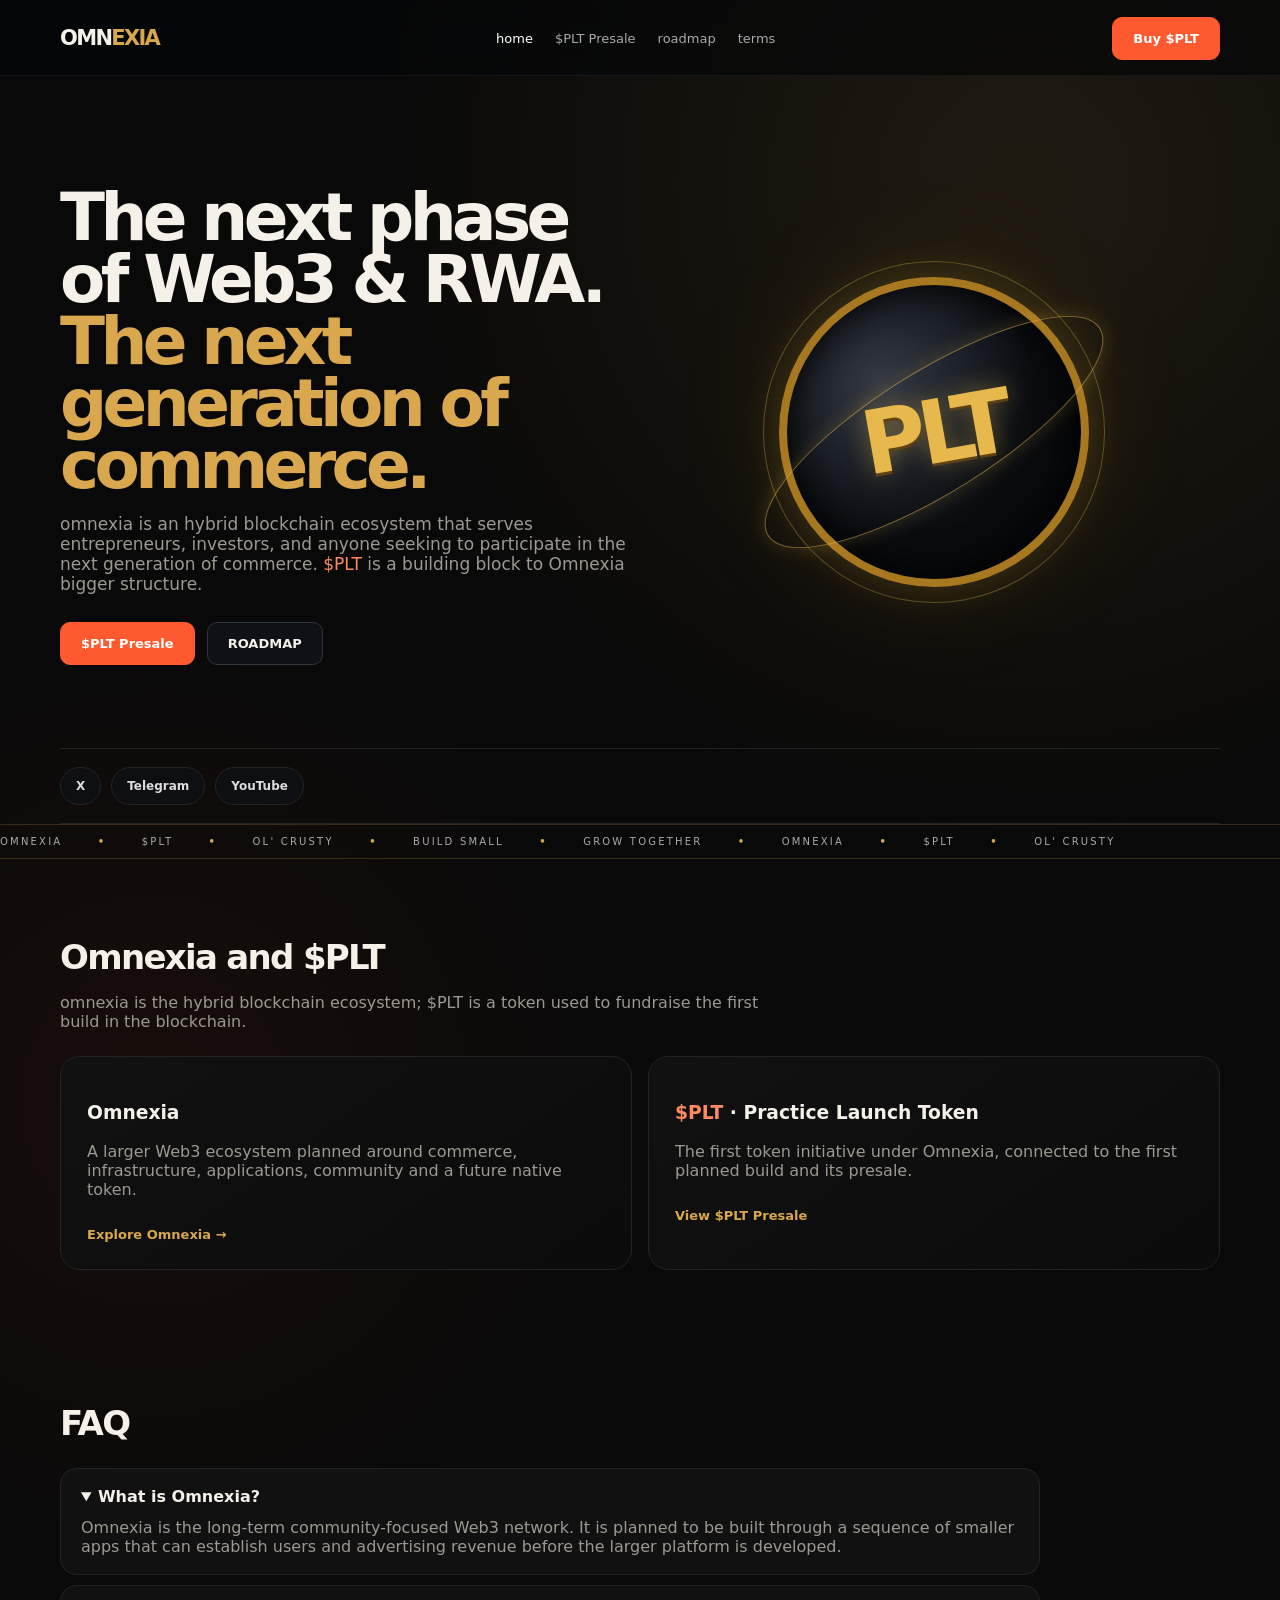
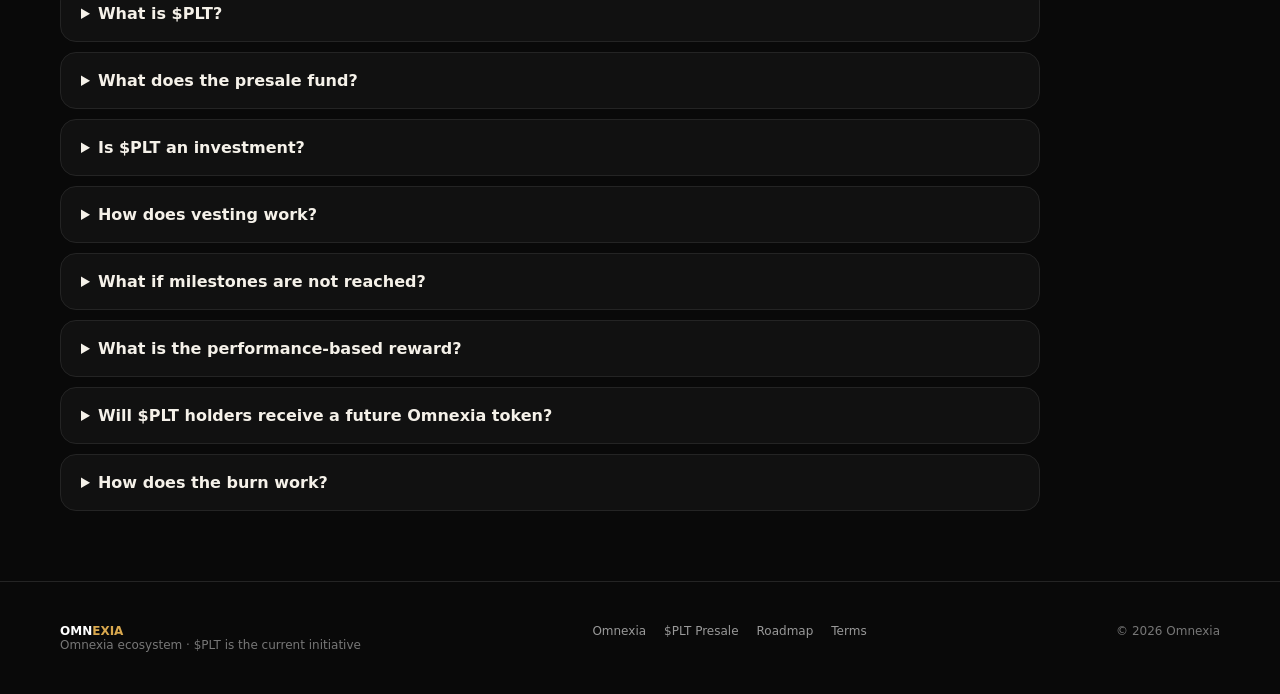
==== commit b1db8b9b: "Add files via upload" ====
--- a/index.html
+++ b/index.html
@@ -1 +1 @@
-<!doctype html><html lang="en"><head><meta charset="utf-8"><meta name="viewport" content="width=device-width,initial-scale=1"><title>Home | Omnexia</title><meta name="description" content="Omnexia hybrid blockchain ecosystem and $PLT presale"><link rel="stylesheet" href="style.css"></head><body><header><div class="site-nav"><a class="nav-brand" href="index.html">OMN<span>EXIA</span></a><nav><a class="active" href="index.html">home</a><a href="tokenomics.html">$PLT Presale</a><a href="roadmap.html">roadmap</a><a href="terms.html">terms</a></nav><a class="btn cta" href="https://www.pinksale.finance/">Buy $PLT</a><details class="mobile-nav"><summary aria-label="Open navigation">☰</summary><div class="mobile-nav-panel"><a href="index.html">home</a><a href="tokenomics.html">$PLT Presale</a><a href="roadmap.html">roadmap</a><a href="terms.html">terms</a><a class="mobile-join" href="https://www.pinksale.finance/">Buy $PLT</a></div></details></div></header><main><section class="page page-hero"><div class="grid2" style="align-items:center"><div><h1>The next phase of Web3 &amp; RWA. <span class="gold">The next generation of commerce.</span></h1><p>omnexia is an hybrid blockchain ecosystem that serves entrepreneurs, investors, and anyone seeking to participate in the next generation of commerce. <span class="plt">$PLT</span> is a building block to Omnexia bigger structure.</p><div class="actions"><a class="btn cta" href="tokenomics.html">$PLT Presale</a><a class="btn" href="roadmap.html">ROADMAP</a></div></div><div class="coin-stage"><div class="coin"><strong>PLT</strong></div></div></div></section><section class="social-bar page" aria-label="Social links"><div class="social-links social-links-brand"><a class="social-x" href="#" title="X"><svg viewBox="0 0 24 24" aria-hidden="true"><path d="M18.244 2.25h3.308l-7.227 8.26 8.502 11.24h-6.657l-5.214-6.817-5.963 6.817H1.684l7.73-8.835L1.26 2.25H8.08l4.713 6.231zm-1.161 17.52h1.833L7.084 4.126H5.117z"/></svg><span class="sr-only">X</span></a><a class="social-telegram" href="#" title="Telegram"><svg viewBox="0 0 24 24" aria-hidden="true"><path d="M21.6 3.2 18.2 20c-.25 1.19-.91 1.49-1.84.93l-5.08-3.74-2.45 2.36c-.27.27-.5.5-1.03.5l.37-5.18 9.43-8.52c.41-.37-.09-.58-.64-.21L5.3 13.72.3 12.16c-1.09-.34-1.11-1.09.23-1.59L20.08 2.9c.91-.34 1.71.21 1.52.3Z"/></svg><span class="sr-only">Telegram</span></a><a class="social-youtube" href="#" title="YouTube"><svg viewBox="0 0 24 24" aria-hidden="true"><path d="M23.5 6.2a3.01 3.01 0 0 0-2.12-2.13C19.5 3.56 12 3.56 12 3.56s-7.5 0-9.38.51A3.01 3.01 0 0 0 .5 6.2 31.5 31.5 0 0 0 0 12a31.5 31.5 0 0 0 .5 5.8 3.01 3.01 0 0 0 2.12 2.13c1.88.51 9.38.51 9.38.51s7.5 0 9.38-.51a3.01 3.01 0 0 0 2.12-2.13A31.5 31.5 0 0 0 24 12a31.5 31.5 0 0 0-.5-5.8ZM9.6 15.6V8.4l6.3 3.6-6.3 3.6Z"/></svg><span class="sr-only">YouTube</span></a></div></section>+<!doctype html><html lang="en"><head><meta charset="utf-8"><meta name="viewport" content="width=device-width,initial-scale=1"><title>Home | Omnexia</title><meta name="description" content="Omnexia hybrid blockchain ecosystem and $PLT presale"><link rel="stylesheet" href="style.css"></head><body><header><div class="site-nav"><a class="nav-brand" href="index.html">OMN<span>EXIA</span></a><nav><a class="active" href="index.html">home</a><a href="tokenomics.html">$PLT Presale</a><a href="roadmap.html">roadmap</a><a href="terms.html">terms</a></nav><a class="btn cta" href="https://www.pinksale.finance/">Buy $PLT</a><details class="mobile-nav"><summary aria-label="Open navigation">☰</summary><div class="mobile-nav-panel"><a href="index.html">home</a><a href="tokenomics.html">$PLT Presale</a><a href="roadmap.html">roadmap</a><a href="terms.html">terms</a><a class="mobile-join" href="https://www.pinksale.finance/">Buy $PLT</a></div></details></div></header><main><section class="page page-hero"><div class="grid2" style="align-items:center"><div><h1>The next phase of Web3 &amp; RWA. <span class="gold">The next generation of commerce.</span></h1><p>omnexia is an hybrid blockchain ecosystem that serves entrepreneurs, investors, and anyone seeking to participate in the next generation of commerce. <span class="plt">$PLT</span> is a building block to Omnexia bigger structure.</p><div class="actions"><a class="btn cta" href="tokenomics.html">$PLT Presale</a><a class="btn" href="roadmap.html">ROADMAP</a></div></div><div class="coin-stage"><div class="coin"><strong>PLT</strong></div></div></div></section><section class="social-bar page" aria-label="Social links"><div class="social-links social-links-brand"><a class="social-x" href="#" title="X"><svg viewBox="0 0 24 24" aria-hidden="true"><path d="M18.244 2.25h3.308l-7.227 8.26 8.502 11.24h-6.657l-5.214-6.817-5.963 6.817H1.684l7.73-8.835L1.26 2.25H8.08l4.713 6.231zm-1.161 17.52h1.833L7.084 4.126H5.117z"/></svg><span class="sr-only">X</span></a><a class="social-telegram" href="#" title="Telegram"><svg viewBox="0 0 24 24" aria-hidden="true"><path d="M21.6 3.2 18.2 20c-.25 1.19-.91 1.49-1.84.93l-5.08-3.74-2.45 2.36c-.27.27-.5.5-1.03.5l.37-5.18 9.43-8.52c.41-.37-.09-.58-.64-.21L5.3 13.72.3 12.16c-1.09-.34-1.11-1.09.23-1.59L20.08 2.9c.91-.34 1.71.21 1.52.3Z"/></svg><span class="sr-only">Telegram</span></a><a class="social-youtube" href="#" title="YouTube"><svg viewBox="0 0 24 24" aria-hidden="true"><path d="M23.5 6.2a3.01 3.01 0 0 0-2.12-2.13C19.5 3.56 12 3.56 12 3.56s-7.5 0-9.38.51A3.01 3.01 0 0 0 .5 6.2 31.5 31.5 0 0 0 0 12a31.5 31.5 0 0 0 .5 5.8 3.01 3.01 0 0 0 2.12 2.13c1.88.51 9.38.51 9.38.51s7.5 0 9.38-.51a3.01 3.01 0 0 0 2.12-2.13A31.5 31.5 0 0 0 24 12a31.5 31.5 0 0 0-.5-5.8ZM9.6 15.6V8.4l6.3 3.6-6.3 3.6Z"/></svg><span class="sr-only">YouTube</span></a></div></section><div class="ticker"><span>OMNEXIA <b>•</b> $PLT <b>•</b> OL' CRUSTY <b>•</b> BUILD SMALL <b>•</b> GROW TOGETHER <b>•</b> OMNEXIA <b>•</b> $PLT <b>•</b> OL' CRUSTY</span></div><section class="page section"><h2>Omnexia and $PLT</h2><p class="muted" style="max-width:700px">omnexia is the hybrid blockchain ecosystem; $PLT is a token used to fundraise the first build in the blockchain.</p><div class="grid2" style="margin-top:25px"><a class="card card-link" href="omnexia.html"><h3>Omnexia</h3><p class="muted">A larger Web3 ecosystem planned around commerce, infrastructure, applications, community and a future native token.</p><span class="card-link-arrow">Explore Omnexia →</span></a><a class="card card-link" href="tokenomics.html"><h3><span class="plt">$PLT</span> · Practice Launch Token</h3><p class="muted">The first token initiative under Omnexia, connected to the first planned build and its presale.</p><span class="card-link-arrow">View $PLT Presale</span></a></div></section><section class="page section homepage-faq"><h2>FAQ</h2><div class="faq" style="margin-top:25px"><details open><summary>What is Omnexia?</summary><p>Omnexia is the long-term community-focused Web3 network. It is planned to be built through a sequence of smaller apps that can establish users and advertising revenue before the larger platform is developed.</p></details><details><summary>What is $PLT?</summary><p>$PLT, Practice Launch Token, is the token behind the first initiative under the Omnexia umbrella. It is not currently the Omnexia platform token.</p></details><details><summary>What does the presale fund?</summary><p>Presale funds are intended to build and launch Ol' Crusty, the first crab-themed farming app, while helping kickstart the remaining five planned apps.</p></details><details><summary>Is $PLT an investment?</summary><p>The project is presented as a utility and access offering, not a promise of financial returns. Nothing on the website guarantees profit, appreciation, income or repayment.</p></details><details><summary>How does vesting work?</summary><p>Current configuration: 0% initial release, then 10% every 30 days for 10 cycles.</p></details><details><summary>What if milestones are not reached?</summary><p>Milestones can change, be delayed or not be reached. The project does not promise that a particular app, revenue target or platform launch will occur by a specific date.</p></details><details><summary>What is the performance-based reward?</summary><p>If the six apps collectively achieve certain revenue milestones, presale contributors may receive an additional reward at the project's discretion. It is not fixed or guaranteed.</p></details><details><summary>Will $PLT holders receive a future Omnexia token?</summary><p>If Omnexia eventually launches its own token, $PLT presale contributors are intended to receive priority access to a bonus allocation ahead of the general public. Exact terms are not fixed yet.</p></details><details><summary>How does the burn work?</summary><p>A portion of app advertising revenue is intended to purchase $PLT from the open market and permanently burn those tokens.</p></details></div></section></main><footer class="footer"><div class="footer-in"><div><b style="color:#fff">OMN<span style="color:var(--gold)">EXIA</span></b><br><span>Omnexia ecosystem · $PLT is the current initiative</span></div><div><a href="omnexia.html">Omnexia</a><a href="tokenomics.html">$PLT Presale</a><a href="roadmap.html">Roadmap</a><a href="terms.html">Terms</a></div><div>© 2026 Omnexia</div></div></footer><script src="script.js"></script></body></html>
--- a/style.css
+++ b/style.css
@@ -55,35 +55,3 @@
 .page.page-hero h1 { font-size:clamp(39px,5.3vw,66px); max-width:850px; }
 .page.section > h2 { font-size:34px; }
 @media(max-width:800px){ .social-bar { align-items:flex-start; flex-direction:column; } .social-links { justify-content:flex-start; } .page.page-hero h1 { font-size:clamp(38px,10vw,54px); } }
-
-/* Latest homepage social buttons */
-.sr-only{position:absolute;width:1px;height:1px;padding:0;margin:-1px;overflow:hidden;clip:rect(0,0,0,0);white-space:nowrap;border:0}
-.social-bar{display:flex;align-items:center;justify-content:flex-end;padding-top:12px;padding-bottom:12px;border-top:1px solid var(--line);border-bottom:1px solid var(--line)}
-.social-links-brand{display:flex;gap:10px;align-items:center}
-.social-links-brand a{width:48px;height:48px;padding:0;border:0;border-radius:13px;display:inline-flex;align-items:center;justify-content:center;color:#fff;transition:transform .2s ease,filter .2s ease,box-shadow .2s ease}
-.social-links-brand a:hover{transform:translateY(-3px);filter:brightness(1.08)}
-.social-links-brand svg{width:22px;height:22px;display:block;fill:#fff}
-.social-x{background:#000;box-shadow:0 8px 22px rgba(255,255,255,.05)}
-.social-telegram{background:#229ED9;box-shadow:0 8px 22px rgba(34,158,217,.22)}
-.social-youtube{background:#FF0000;box-shadow:0 8px 22px rgba(255,0,0,.2)}
-
-/* Reference tokenomics presentation */
-.tokenomics-visual{display:flex;align-items:center;justify-content:center;overflow:hidden}
-.tokenomics-reference{display:block;width:100%;max-width:650px;height:auto;border-radius:14px;background:#fff}
-.tokenomics-chart-wrap{width:100%}
-.tokenomics-donut{width:240px;height:240px;border-radius:50%;background:conic-gradient(#f76889 0 60%,#1498df 60% 79%,#ef61c9 79% 85.79%,#f06b94 85.79% 89.39%,#ff9c72 89.39% 91.65%,#ffcc57 91.65% 99.95%,transparent 99.95% 100%);display:grid;place-items:center;margin:0 auto 25px;position:relative}
-.tokenomics-donut:after{content:"";position:absolute;inset:62px;border-radius:50%;background:#090b0e}
-.tokenomics-donut span{position:relative;z-index:1;color:#f76889;font-size:23px;font-weight:800}
-.tokenomics-legend{display:grid;gap:10px;max-width:380px;margin:auto}
-.tokenomics-legend div{display:grid;grid-template-columns:13px 1fr auto;gap:9px;align-items:center;color:#c7cbd1;font-size:13px}
-.tokenomics-legend i{width:11px;height:11px;border-radius:3px;display:block}
-.legend-presale{background:#f76889}.legend-liquidity{background:#1498df}.legend-airdrop{background:#ef61c9}.legend-marketing{background:#f06b94}.legend-contingency{background:#ff9c72}.legend-unlocked{background:#ffcc57}
-.tokenomics-legend b{color:#fff}
-.token-info{display:grid;gap:0;margin-top:18px}
-.token-info>div{display:flex;justify-content:space-between;gap:20px;padding:13px 0;border-bottom:1px solid var(--line)}
-.token-info>div:last-child{border-bottom:0}
-.token-info span{color:var(--muted)}
-.token-info b{text-align:right;word-break:break-word}
-.contract-inline{font:11px ui-monospace,SFMono-Regular,monospace;max-width:360px}
-@media(max-width:800px){.social-bar{justify-content:center}.tokenomics-visual{padding:18px}.tokenomics-reference{max-width:100%}}
-@media(max-width:520px){.social-links-brand a{width:46px;height:46px}.tokenomics-donut{width:205px;height:205px}.tokenomics-donut:after{inset:53px}.token-info>div{align-items:flex-start;flex-direction:column;gap:5px}.token-info b{text-align:left}.contract-inline{max-width:100%}}
